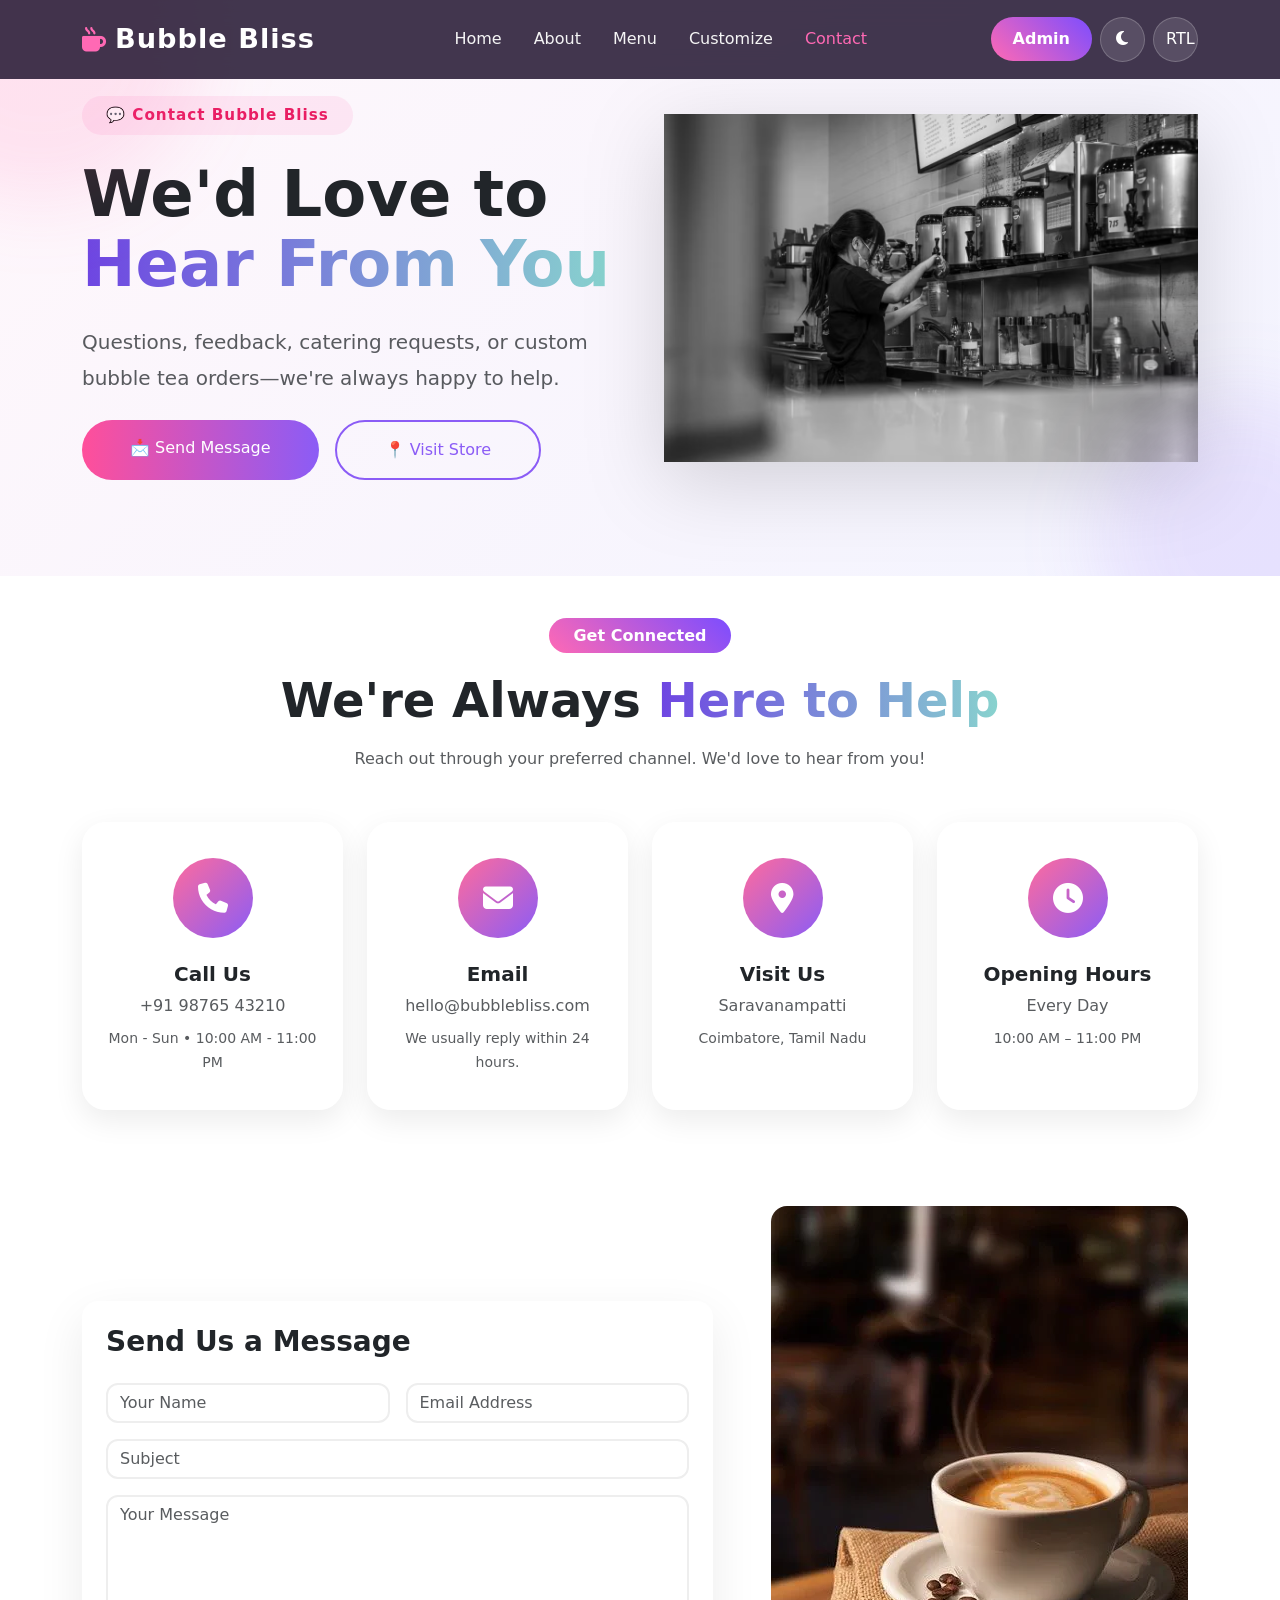
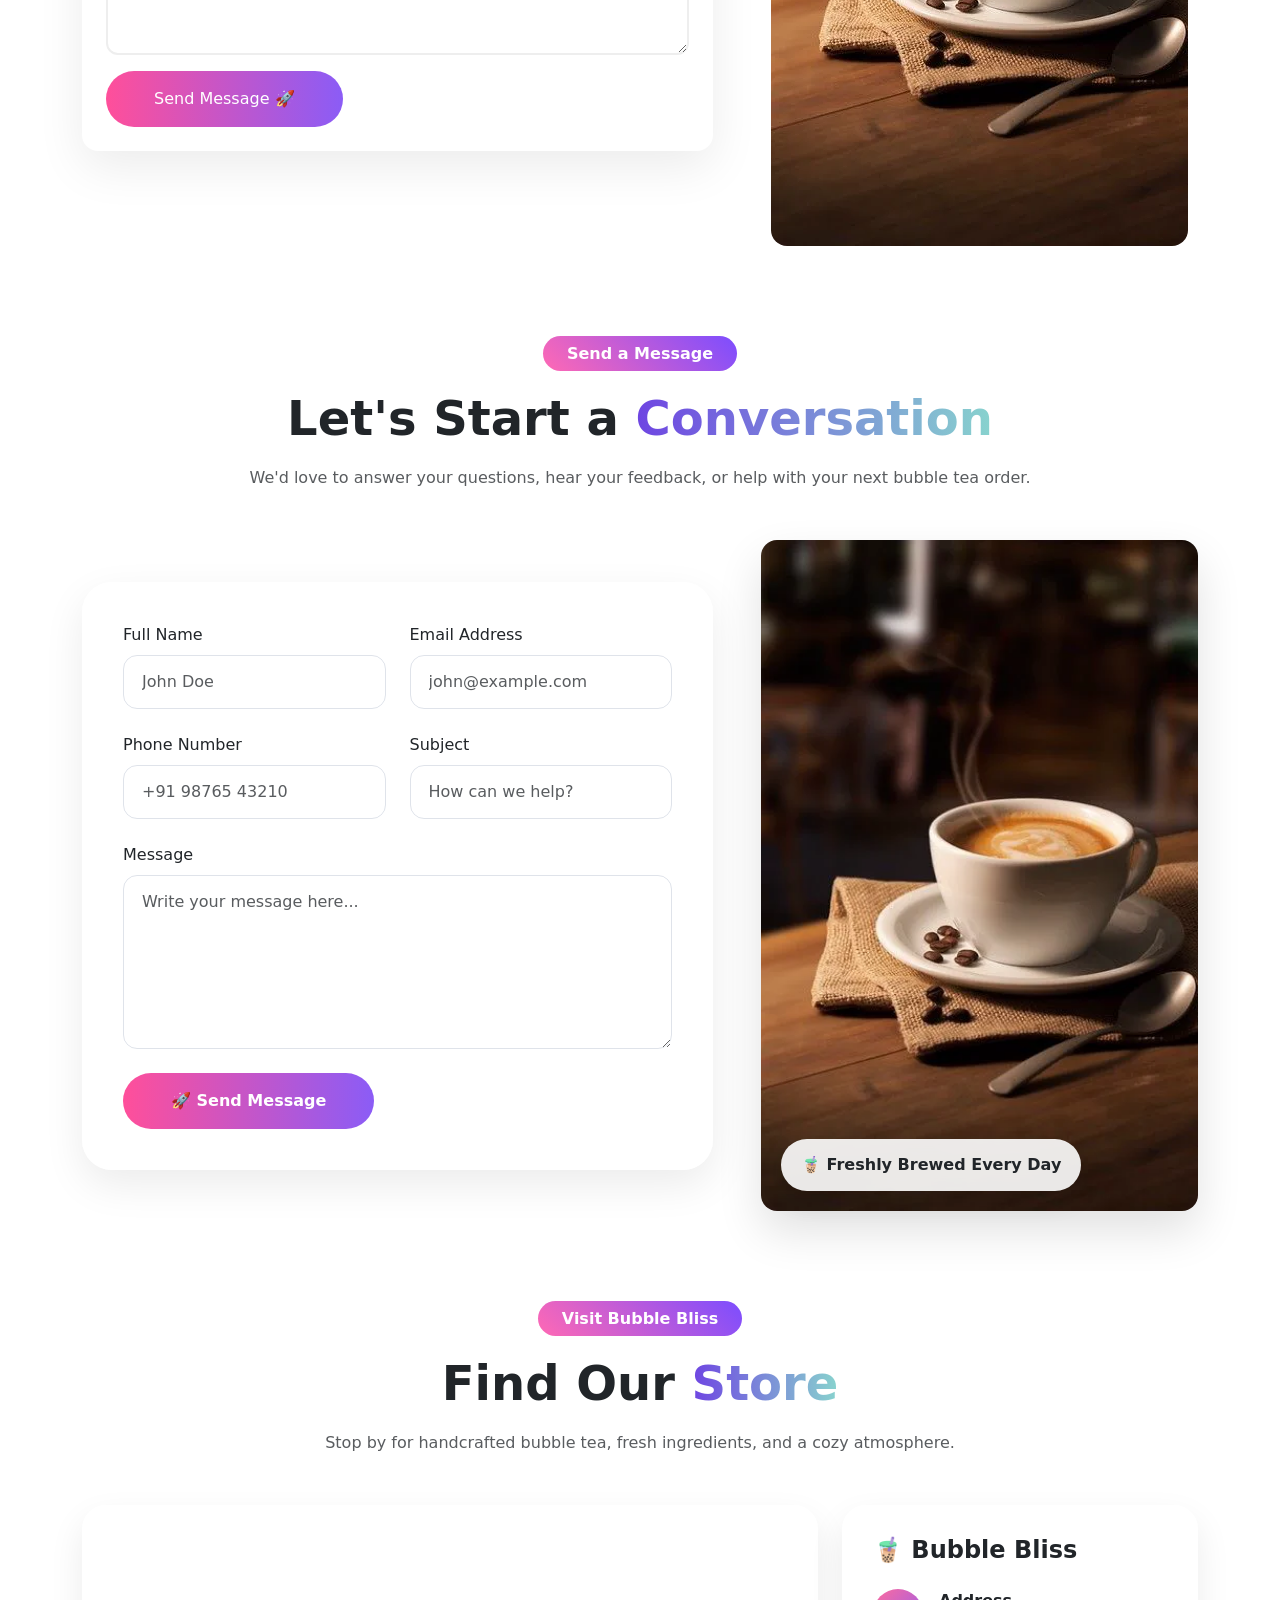
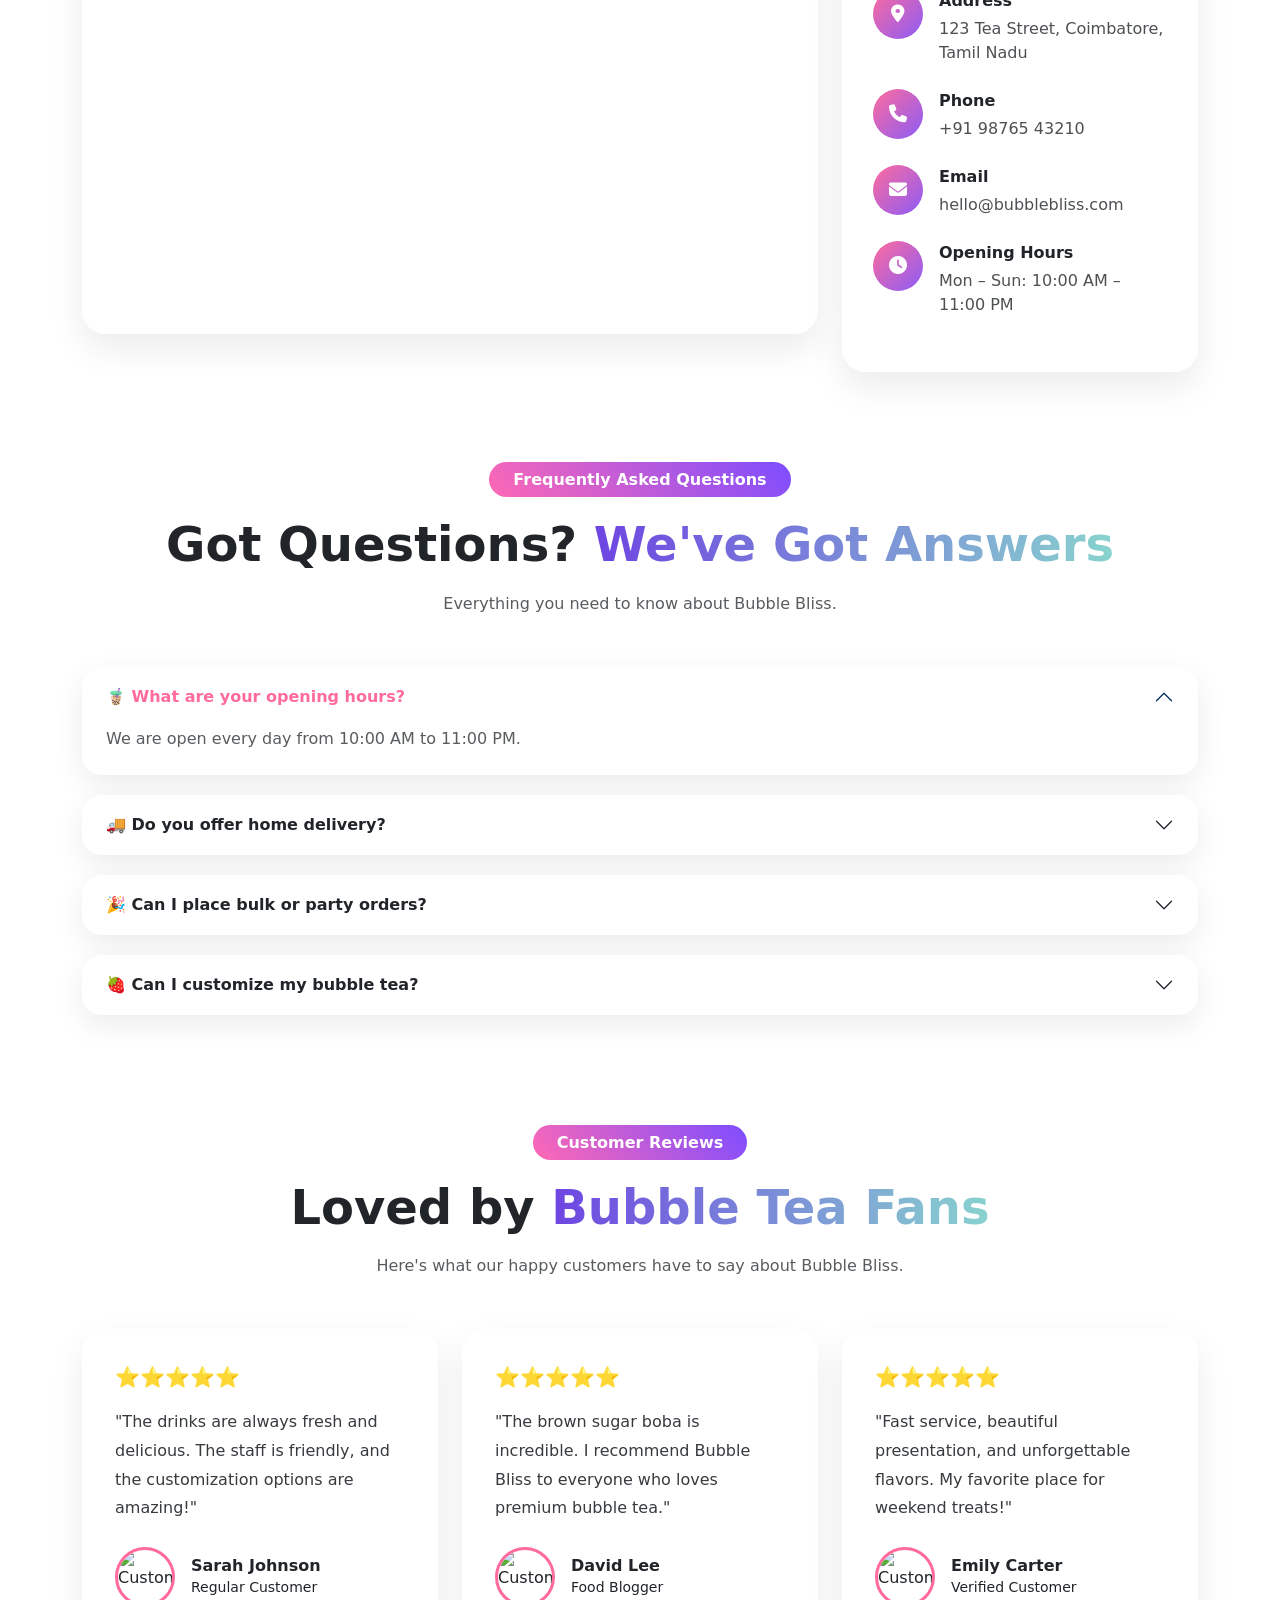
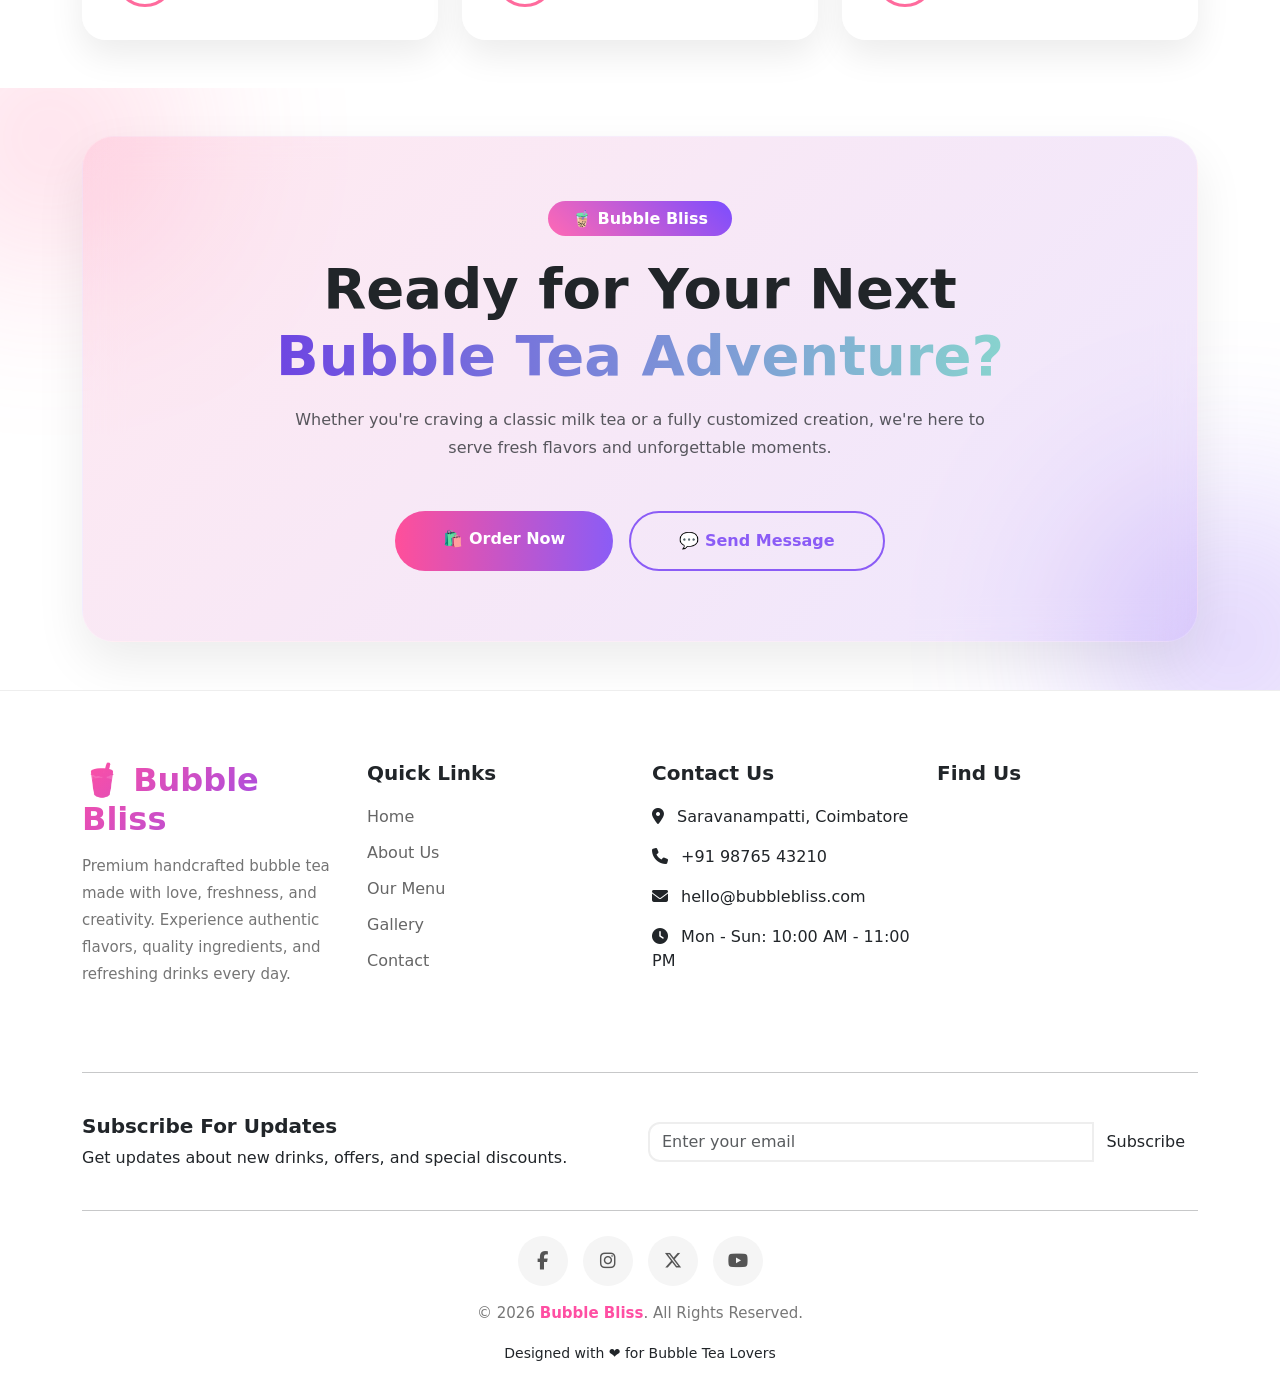
==== pages/contact.html @ b4dc779b "first commit" ====
<!DOCTYPE html>
<html lang="en" data-bs-theme="light" dir="ltr">
<head>
    <meta charset="UTF-8">
    <meta name="viewport" content="width=device-width, initial-scale=1.0">
    <title>Bubble Bliss | Contact Us</title>
    <link href="https://cdn.jsdelivr.net/npm/bootstrap@5.3.3/dist/css/bootstrap.min.css" rel="stylesheet">
    <link rel="stylesheet" href="https://cdnjs.cloudflare.com/ajax/libs/font-awesome/6.5.2/css/all.min.css">
    <link rel="stylesheet" href="/assets/css/style.css">
    
    <style>
        /* =========================
   CONTACT HERO
========================= */

.contact-hero{
    position: relative;
    overflow: hidden;
    padding: 100px 0;
    background: linear-gradient(135deg, #fff7fb 0%, #f3f4ff 100%);
}

[data-bs-theme="dark"] .contact-hero{
    background: linear-gradient(135deg, #0f172a 0%, #1e293b 100%);
}

/* Badge */

.premium-badge{
    display: inline-block;
    background: rgba(255, 105, 180, 0.12);
    color: #e91e63;
    font-weight: 700;
    font-size: 0.95rem;
}

[data-bs-theme="dark"] .premium-badge{
    background: rgba(255,255,255,0.08);
    color: #ff8fc4;
}

/* Heading */

.contact-hero h1{
    font-size: clamp(2.5rem, 5vw, 4.5rem);
    line-height: 1.1;
    color: var(--bs-body-color);
}

/* Gradient text */

.gradient-text{
    background: linear-gradient(90deg, #ff4f9a, #8b5cf6);
    -webkit-background-clip: text;
    -webkit-text-fill-color: transparent;
}

/* Paragraph */

.contact-hero .lead{
    max-width: 560px;
    color: var(--bs-secondary-color);
    line-height: 1.8;
}

/* Primary Button */

.premium-btn{
    background: linear-gradient(90deg, #ff4f9a, #8b5cf6);
    color: #fff;
    border: none;
    transition: 0.3s ease;
}

.premium-btn:hover{
    transform: translateY(-3px);
    color: #fff;
    box-shadow: 0 12px 28px rgba(255, 79, 154, 0.35);
}

/* Outline Button */

.premium-outline-btn{
    background: transparent;
    border: 2px solid #8b5cf6;
    color: #8b5cf6;
    transition: 0.3s ease;
}

.premium-outline-btn:hover{
    background: #8b5cf6;
    color: #fff;
    transform: translateY(-3px);
}

/* Image */

.contact-hero img{
    max-width: 100%;
    animation: floatImage 4s ease-in-out infinite;
    filter: drop-shadow(0 20px 40px rgba(0,0,0,0.15));
}

/* Floating animation */

@keyframes floatImage{

    0%{
        transform: translateY(0);
    }

    50%{
        transform: translateY(-12px);
    }

    100%{
        transform: translateY(0);
    }

}

/* Decorative background circles */

.contact-hero::before{
    content: "";
    position: absolute;
    width: 320px;
    height: 320px;
    border-radius: 50%;
    background: rgba(255, 79, 154, 0.12);
    top: -120px;
    left: -120px;
    filter: blur(40px);
}

.contact-hero::after{
    content: "";
    position: absolute;
    width: 280px;
    height: 280px;
    border-radius: 50%;
    background: rgba(139, 92, 246, 0.12);
    bottom: -100px;
    right: -100px;
    filter: blur(40px);
}

/* Responsive */

@media (max-width: 991px){

    .contact-hero{
        text-align: center;
        padding: 80px 0;
    }

    .contact-hero .lead{
        margin-left: auto;
        margin-right: auto;
    }

    .contact-hero .d-flex{
        justify-content: center;
    }

    .contact-hero img{
        margin-top: 40px;
        max-width: 420px;
    }

}

@media (max-width: 576px){

    .contact-hero{
        padding: 60px 0;
    }

    .contact-hero .btn{
        width: 100%;
    }

}
        /* CTA SECTION */

.contact-cta{

    position: relative;

    padding: 80px 0;

}

.cta-card{

    position: relative;

    padding: 70px 30px;

    border-radius: 32px;

    background: linear-gradient(
        135deg,
        rgba(255,107,157,.15),
        rgba(139,92,246,.15)
    );

    backdrop-filter: blur(18px);

    border: 1px solid rgba(255,255,255,.2);

    box-shadow: 0 20px 50px rgba(0,0,0,.08);

}

[data-bs-theme="dark"] .cta-card{

    background: linear-gradient(
        135deg,
        rgba(255,107,157,.10),
        rgba(139,92,246,.10)
    );

    border-color: rgba(255,255,255,.08);

}

.cta-circle{

    position: absolute;

    border-radius: 50%;

    filter: blur(100px);

    opacity: .35;

}

.cta-circle-1{

    width: 220px;

    height: 220px;

    background: #ff6b9d;

    top: -60px;

    left: -60px;

}

.cta-circle-2{

    width: 260px;

    height: 260px;

    background: #8b5cf6;

    bottom: -80px;

    right: -80px;

}

@media (max-width: 768px){

    .cta-card{

        padding: 50px 20px;

    }

}
        /* TESTIMONIALS */

.testimonial-card{

    padding: 32px;

    border-radius: 24px;

    background: rgba(255,255,255,.75);

    backdrop-filter: blur(14px);

    border: 1px solid rgba(255,255,255,.2);

    box-shadow: 0 15px 35px rgba(0,0,0,.08);

    transition: all .3s ease;

}

.testimonial-card:hover{

    transform: translateY(-8px);

    box-shadow: 0 20px 45px rgba(0,0,0,.15);

}

[data-bs-theme="dark"] .testimonial-card{

    background: rgba(30,41,59,.75);

    border-color: rgba(255,255,255,.08);

}

.stars{

    font-size: 20px;

}

.testimonial-text{

    line-height: 1.8;

    opacity: .9;

}

.testimonial-avatar{

    width: 60px;

    height: 60px;

    border-radius: 50%;

    object-fit: cover;

    border: 3px solid #ff6b9d;

}
        /* FAQ SECTION */

.faq-card{

    border: none;

    border-radius: 20px !important;

    overflow: hidden;

    margin-bottom: 20px;

    background: rgba(255,255,255,.75);

    backdrop-filter: blur(12px);

    box-shadow: 0 10px 30px rgba(0,0,0,.08);

}

[data-bs-theme="dark"] .faq-card{

    background: rgba(30,41,59,.75);

}

.faq-card .accordion-button{

    background: transparent;

    font-weight: 700;

    padding: 20px 24px;

    box-shadow: none;

}

.faq-card .accordion-button:not(.collapsed){

    background: transparent;

    color: #ff6b9d;

}

.faq-card .accordion-body{

    padding: 0 24px 24px;

    color: var(--bs-secondary-color);

}

.faq-card .accordion-button:focus{

    box-shadow: none;

}
        /* LOCATION SECTION */

.map-card,
.store-card{

    background: rgba(255,255,255,.75);

    backdrop-filter: blur(14px);

    border-radius: 24px;

    overflow: hidden;

    border: 1px solid rgba(255,255,255,.2);

    box-shadow: 0 15px 35px rgba(0,0,0,.08);

}

[data-bs-theme="dark"] .map-card,
[data-bs-theme="dark"] .store-card{

    background: rgba(30,41,59,.75);

    border-color: rgba(255,255,255,.08);

}

.map-card iframe{

    width: 100%;

    height: 100%;

    min-height: 420px;

    border: 0;

}

.store-card{

    padding: 30px;

}

.store-item{

    display: flex;

    gap: 16px;

    margin-bottom: 24px;

    align-items: flex-start;

}

.store-item i{

    width: 50px;

    height: 50px;

    border-radius: 50%;

    display: flex;

    align-items: center;

    justify-content: center;

    background: linear-gradient(135deg,#ff6b9d,#8b5cf6);

    color: #fff;

    font-size: 18px;

    flex-shrink: 0;

}

.store-item p{

    margin-top: 4px;

    opacity: .8;

}
        /* CONTACT FORM */

.contact-form-card{

    background: rgba(255,255,255,.75);

    backdrop-filter: blur(14px);

    border-radius: 30px;

    padding: 40px;

    border: 1px solid rgba(255,255,255,.2);

    box-shadow: 0 15px 40px rgba(0,0,0,.08);

}

[data-bs-theme="dark"] .contact-form-card{

    background: rgba(30,41,59,.75);

    border-color: rgba(255,255,255,.08);

}

.contact-form-card .form-control{

    border-radius: 14px;

    padding: 14px 18px;

    border: 1px solid rgba(148,163,184,.3);

    background: transparent;

}

.contact-form-card .form-control:focus{

    box-shadow: none;

    border-color: #ff6b9d;

}

.contact-image-wrapper{

    position: relative;

}

.contact-image-wrapper img{

    width: 100%;

    object-fit: cover;

    box-shadow: 0 20px 45px rgba(0,0,0,.12);

}

.contact-floating-card{

    position: absolute;

    bottom: 20px;

    left: 20px;

    padding: 14px 20px;

    border-radius: 999px;

    background: rgba(255,255,255,.9);

    backdrop-filter: blur(10px);

    font-weight: 600;

    box-shadow: 0 10px 25px rgba(0,0,0,.12);

}

[data-bs-theme="dark"] .contact-floating-card{

    background: rgba(15,23,42,.9);

    color: #fff;

}

@media (max-width: 991px){

    .contact-form-card{

        padding: 24px;

    }

    .contact-image-wrapper{

        margin-top: 20px;

    }

}
        /* CONTACT CARDS */

.contact-card{

    background: var(--card-bg, rgba(255,255,255,0.75));

    backdrop-filter: blur(16px);

    border: 1px solid rgba(255,255,255,.15);

    border-radius: 24px;

    padding: 35px 25px;

    transition: all .35s ease;

    box-shadow: 0 10px 30px rgba(0,0,0,.08);

}

.contact-card:hover{

    transform: translateY(-8px);

    box-shadow: 0 20px 45px rgba(0,0,0,.15);

}

.contact-icon{

    width: 80px;

    height: 80px;

    margin: auto;

    border-radius: 50%;

    display: flex;

    align-items: center;

    justify-content: center;

    font-size: 30px;

    background: linear-gradient(135deg,#ff6b9d,#8b5cf6);

    color: #fff;

}

.contact-card h5{

    color: var(--bs-body-color);

}

.contact-card p,
.contact-card small{

    color: var(--bs-secondary-color);

}

/* Dark mode */

[data-bs-theme="dark"] .contact-card{

    background: rgba(30,41,59,.75);

    border-color: rgba(255,255,255,.08);

}
        /* Gradient for high-end text feel */
.gradient-text {
    background: linear-gradient(90deg, #6e45e2 0%, #88d3ce 100%);
    -webkit-background-clip: text;
    -webkit-text-fill-color: transparent;
}

/* Floating effect for the main image */
.floating-element {
    animation: float 5s ease-in-out infinite;
}

@keyframes float {
    0%, 100% { transform: translateY(0); }
    50% { transform: translateY(-20px); }
}




    </style>
</head>

<body>

    <nav class="navbar navbar-expand-lg custom-navbar fixed-top">

    <div class="container">

        <!-- Logo -->
        <a class="navbar-brand d-flex align-items-center gap-2" href="/">
            <i class="fa-solid fa-mug-hot brand-icon"></i>
            <span>Bubble Bliss</span>
        </a>

        <!-- Mobile Button -->
        <button class="navbar-toggler border-0 shadow-none"
            type="button"
            data-bs-toggle="collapse"
            data-bs-target="#navMenu">

            <i class="fa-solid fa-bars-staggered text-white"></i>

        </button>

        <div class="collapse navbar-collapse" id="navMenu">

            <!-- Center Menu -->
            <ul class="navbar-nav mx-auto align-items-lg-center">

                <!-- Home -->
                <li class="nav-item ">

                    <a class="nav-link "
                        href="#"
                        data-bs-toggle="dropdown">

                        Home

                    </a>

                    

                </li>

                <li class="nav-item">
                    <a class="nav-link" href="about.html">
                        About
                    </a>
                </li>

                <li class="nav-item">
                    <a class="nav-link" href="menu.html">
                        Menu
                    </a>
                </li>

                <li class="nav-item">
                    <a class="nav-link" href="customize.html">
                        Customize
                    </a>
                </li>

                <li class="nav-item">
                    <a class="nav-link dropdown-toggle active" href="contact.html">
                        Contact
                    </a>
                </li>

            </ul>

            <!-- Right Side -->
            <div class="navbar-actions d-flex align-items-center gap-2">

                <a href="order.html" class="btn order-btn">
                    Admin
                </a>

                <button class="btn nav-action-btn" id="themeToggle">
                    <i class="fa-solid fa-moon"></i>
                </button>

                <button class="btn nav-action-btn" id="rtlToggle">
                    RTL
                </button>

            </div>

        </div>

    </div>

</nav>

<section class="contact-hero py-5 position-relative overflow-hidden">

    <div class="container py-5">

        <div class="row align-items-center g-5">

            <div class="col-lg-6">

                <span class="premium-badge px-4 py-2 rounded-pill">
                    💬 Contact Bubble Bliss
                </span>

                <h1 class="display-3 fw-bold mt-4">
                    We'd Love to
                    <span class="gradient-text">Hear From You</span>
                </h1>

                <p class="lead mt-4">
                    Questions, feedback, catering requests, or custom bubble tea
                    orders—we're always happy to help.
                </p>

                <div class="d-flex flex-wrap gap-3 mt-4">

                    <a href="#contact-form"
                       class="btn premium-btn px-5 py-3 rounded-pill">
                        📩 Send Message
                    </a>

                    <a href="#map"
                       class="btn premium-outline-btn px-5 py-3 rounded-pill">
                        📍 Visit Store
                    </a>

                </div>

            </div>

            <div class="col-lg-6 text-center">

                <img src="/assets/images/contact-banner.png"
                     class="img-fluid"
                     alt="Contact Bubble Bliss">

            </div>

        </div>

    </div>

</section>
<section class="py-5">

    <div class="container">

        <!-- Heading -->
        <div class="text-center mb-5">

            <span class="feature-tag px-4 py-2 rounded-pill">
                Get Connected
            </span>

            <h2 class="fw-bold display-5 mt-4">
                We're Always
                <span class="gradient-text">Here to Help</span>
            </h2>

            <p class="section-subtitle mt-3">
                Reach out through your preferred channel. We'd love to hear from you!
            </p>

        </div>

        <!-- Cards -->
        <div class="row g-4">

            <!-- Phone -->
            <div class="col-lg-3 col-md-6">

                <div class="contact-card text-center h-100">

                    <div class="contact-icon">
                        <i class="fa-solid fa-phone"></i>
                    </div>

                    <h5 class="fw-bold mt-4">
                        Call Us
                    </h5>

                    <p class="mb-2">
                        +91 98765 43210
                    </p>

                    <small>
                        Mon - Sun • 10:00 AM - 11:00 PM
                    </small>

                </div>

            </div>

            <!-- Email -->
            <div class="col-lg-3 col-md-6">

                <div class="contact-card text-center h-100">

                    <div class="contact-icon">
                        <i class="fa-solid fa-envelope"></i>
                    </div>

                    <h5 class="fw-bold mt-4">
                        Email
                    </h5>

                    <p class="mb-2">
                        hello@bubblebliss.com
                    </p>

                    <small>
                        We usually reply within 24 hours.
                    </small>

                </div>

            </div>

            <!-- Address -->
            <div class="col-lg-3 col-md-6">

                <div class="contact-card text-center h-100">

                    <div class="contact-icon">
                        <i class="fa-solid fa-location-dot"></i>
                    </div>

                    <h5 class="fw-bold mt-4">
                        Visit Us
                    </h5>

                    <p class="mb-2">
                        Saravanampatti
                    </p>

                    <small>
                        Coimbatore, Tamil Nadu
                    </small>

                </div>

            </div>

            <!-- Hours -->
            <div class="col-lg-3 col-md-6">

                <div class="contact-card text-center h-100">

                    <div class="contact-icon">
                        <i class="fa-solid fa-clock"></i>
                    </div>

                    <h5 class="fw-bold mt-4">
                        Opening Hours
                    </h5>

                    <p class="mb-2">
                        Every Day
                    </p>

                    <small>
                        10:00 AM – 11:00 PM
                    </small>

                </div>

            </div>

        </div>

    </div>

</section>
<!-- HERO SECTION -->
<section id="contact-form" class="py-5">

    <div class="container">

        <div class="row g-5 align-items-center">

            <div class="col-lg-7">

                <div class="card shadow-lg border-0 rounded-4 p-4">

                    <h3 class="fw-bold mb-4">
                        Send Us a Message
                    </h3>

                    <form>

                        <div class="row g-3">

                            <div class="col-md-6">
                                <input type="text"
                                       class="form-control"
                                       placeholder="Your Name">
                            </div>

                            <div class="col-md-6">
                                <input type="email"
                                       class="form-control"
                                       placeholder="Email Address">
                            </div>

                            <div class="col-12">
                                <input type="text"
                                       class="form-control"
                                       placeholder="Subject">
                            </div>

                            <div class="col-12">
                                <textarea class="form-control"
                                          rows="6"
                                          placeholder="Your Message"></textarea>
                            </div>

                            <div class="col-12">
                                <button class="btn premium-btn px-5 py-3 rounded-pill">
                                    Send Message 🚀
                                </button>
                            </div>

                        </div>

                    </form>

                </div>

            </div>

            <div class="col-lg-5 text-center ">

                <img src="/assets/images/contact-1.png"
                     class="img-fluid rounded-4 "
                     alt="Bubble Tea">

            </div>

        </div>

    </div>

</section>
<!-- CONTACT FORM SECTION -->
<section class="contact-section py-5" id="contact-form">

    <div class="container">

        <!-- Section Heading -->
        <div class="text-center mb-5">

            <span class="feature-tag px-4 py-2 rounded-pill">
                Send a Message
            </span>

            <h2 class="fw-bold display-5 mt-4">
                Let's Start a
                <span class="gradient-text">Conversation</span>
            </h2>

            <p class="section-subtitle mt-3">
                We'd love to answer your questions, hear your feedback, or help with your next bubble tea order.
            </p>

        </div>

        <div class="row align-items-center g-5">

            <!-- Contact Form -->
            <div class="col-lg-7">

                <div class="contact-form-card">

                    <form>

                        <div class="row g-4">

                            <div class="col-md-6">
                                <label class="form-label">Full Name</label>
                                <input type="text" class="form-control" placeholder="John Doe">
                            </div>

                            <div class="col-md-6">
                                <label class="form-label">Email Address</label>
                                <input type="email" class="form-control" placeholder="john@example.com">
                            </div>

                            <div class="col-md-6">
                                <label class="form-label">Phone Number</label>
                                <input type="tel" class="form-control" placeholder="+91 98765 43210">
                            </div>

                            <div class="col-md-6">
                                <label class="form-label">Subject</label>
                                <input type="text" class="form-control" placeholder="How can we help?">
                            </div>

                            <div class="col-12">
                                <label class="form-label">Message</label>
                                <textarea class="form-control" rows="6" placeholder="Write your message here..."></textarea>
                            </div>

                            <div class="col-12">
                                <button type="submit" class="btn premium-btn px-5 py-3 rounded-pill fw-bold">
                                    🚀 Send Message
                                </button>
                            </div>

                        </div>

                    </form>

                </div>

            </div>

            <!-- Right Side -->
            <div class="col-lg-5">

                <div class="contact-image-wrapper">

                    <img src="/assets/images/contact-1.png"
                         alt="Bubble Bliss"
                         class="img-fluid rounded-4">

                    <div class="contact-floating-card">
                        🧋 Freshly Brewed Every Day
                    </div>

                </div>

            </div>

        </div>

    </div>

</section>
<section class="location-section py-5" id="map">

    <div class="container">

        <!-- Section Header -->
        <div class="text-center mb-5">

            <span class="feature-tag px-4 py-2 rounded-pill">
                Visit Bubble Bliss
            </span>

            <h2 class="fw-bold display-5 mt-4">
                Find Our
                <span class="gradient-text">Store</span>
            </h2>

            <p class="section-subtitle mt-3">
                Stop by for handcrafted bubble tea, fresh ingredients, and a cozy atmosphere.
            </p>

        </div>

        <div class="row g-4 align-items-stretch">

            <!-- Map -->
            <div class="col-lg-8">

                <div class="map-card">

                    <iframe
                        src="https://www.google.com/maps?q=Coimbatore&output=embed"
                        loading="lazy"
                        allowfullscreen>
                    </iframe>

                </div>

            </div>

            <!-- Store Info -->
            <div class="col-lg-4">

                <div class="store-card h-100">

                    <h4 class="fw-bold mb-4">
                        🧋 Bubble Bliss
                    </h4>

                    <div class="store-item">
                        <i class="fa-solid fa-location-dot"></i>
                        <div>
                            <strong>Address</strong>
                            <p class="mb-0">123 Tea Street, Coimbatore, Tamil Nadu</p>
                        </div>
                    </div>

                    <div class="store-item">
                        <i class="fa-solid fa-phone"></i>
                        <div>
                            <strong>Phone</strong>
                            <p class="mb-0">+91 98765 43210</p>
                        </div>
                    </div>

                    <div class="store-item">
                        <i class="fa-solid fa-envelope"></i>
                        <div>
                            <strong>Email</strong>
                            <p class="mb-0">hello@bubblebliss.com</p>
                        </div>
                    </div>

                    <div class="store-item">
                        <i class="fa-solid fa-clock"></i>
                        <div>
                            <strong>Opening Hours</strong>
                            <p class="mb-0">Mon – Sun: 10:00 AM – 11:00 PM</p>
                        </div>
                    </div>

                </div>

            </div>

        </div>

    </div>

</section>
<!-- FAQ SECTION -->
<section class="faq-section py-5">

    <div class="container">

        <!-- Heading -->
        <div class="text-center mb-5">

            <span class="feature-tag px-4 py-2 rounded-pill">
                Frequently Asked Questions
            </span>

            <h2 class="fw-bold display-5 mt-4">
                Got Questions?
                <span class="gradient-text">We've Got Answers</span>
            </h2>

            <p class="section-subtitle mt-3">
                Everything you need to know about Bubble Bliss.
            </p>

        </div>

        <div class="accordion" id="faqAccordion">

            <!-- FAQ 1 -->
            <div class="accordion-item faq-card">

                <h2 class="accordion-header">
                    <button class="accordion-button" type="button"
                        data-bs-toggle="collapse"
                        data-bs-target="#faq1">
                        🧋 What are your opening hours?
                    </button>
                </h2>

                <div id="faq1" class="accordion-collapse collapse show"
                    data-bs-parent="#faqAccordion">

                    <div class="accordion-body">
                        We are open every day from 10:00 AM to 11:00 PM.
                    </div>

                </div>

            </div>

            <!-- FAQ 2 -->
            <div class="accordion-item faq-card">

                <h2 class="accordion-header">
                    <button class="accordion-button collapsed"
                        type="button"
                        data-bs-toggle="collapse"
                        data-bs-target="#faq2">
                        🚚 Do you offer home delivery?
                    </button>
                </h2>

                <div id="faq2"
                    class="accordion-collapse collapse"
                    data-bs-parent="#faqAccordion">

                    <div class="accordion-body">
                        Yes! We provide delivery through our online ordering partners and local delivery services.
                    </div>

                </div>

            </div>

            <!-- FAQ 3 -->
            <div class="accordion-item faq-card">

                <h2 class="accordion-header">
                    <button class="accordion-button collapsed"
                        type="button"
                        data-bs-toggle="collapse"
                        data-bs-target="#faq3">
                        🎉 Can I place bulk or party orders?
                    </button>
                </h2>

                <div id="faq3"
                    class="accordion-collapse collapse"
                    data-bs-parent="#faqAccordion">

                    <div class="accordion-body">
                        Absolutely! We offer customized drinks and catering packages for events and celebrations.
                    </div>

                </div>

            </div>

            <!-- FAQ 4 -->
            <div class="accordion-item faq-card">

                <h2 class="accordion-header">
                    <button class="accordion-button collapsed"
                        type="button"
                        data-bs-toggle="collapse"
                        data-bs-target="#faq4">
                        🍓 Can I customize my bubble tea?
                    </button>
                </h2>

                <div id="faq4"
                    class="accordion-collapse collapse"
                    data-bs-parent="#faqAccordion">

                    <div class="accordion-body">
                        Yes! Choose your tea base, sweetness level, ice level, and favorite toppings for a personalized drink.
                    </div>

                </div>

            </div>

        </div>

    </div>

</section>
<section class="testimonials-section py-5">

    <div class="container">

        <!-- Section Heading -->
        <div class="text-center mb-5">

            <span class="feature-tag px-4 py-2 rounded-pill">
                Customer Reviews
            </span>

            <h2 class="fw-bold display-5 mt-4">
                Loved by
                <span class="gradient-text">Bubble Tea Fans</span>
            </h2>

            <p class="section-subtitle mt-3">
                Here's what our happy customers have to say about Bubble Bliss.
            </p>

        </div>

        <div class="row g-4">

            <!-- Testimonial 1 -->
            <div class="col-lg-4 col-md-6">

                <div class="testimonial-card h-100">

                    <div class="stars mb-3">
                        ⭐⭐⭐⭐⭐
                    </div>

                    <p class="testimonial-text">
                        "The drinks are always fresh and delicious. The staff is friendly,
                        and the customization options are amazing!"
                    </p>

                    <div class="d-flex align-items-center mt-4">

                        <img src="https://randomuser.me/api/portraits/women/44.jpg"
                             class="testimonial-avatar"
                             alt="Customer">

                        <div class="ms-3">
                            <h6 class="mb-0 fw-bold">Sarah Johnson</h6>
                            <small>Regular Customer</small>
                        </div>

                    </div>

                </div>

            </div>

            <!-- Testimonial 2 -->
            <div class="col-lg-4 col-md-6">

                <div class="testimonial-card h-100">

                    <div class="stars mb-3">
                        ⭐⭐⭐⭐⭐
                    </div>

                    <p class="testimonial-text">
                        "The brown sugar boba is incredible. I recommend Bubble Bliss
                        to everyone who loves premium bubble tea."
                    </p>

                    <div class="d-flex align-items-center mt-4">

                        <img src="https://randomuser.me/api/portraits/men/32.jpg"
                             class="testimonial-avatar"
                             alt="Customer">

                        <div class="ms-3">
                            <h6 class="mb-0 fw-bold">David Lee</h6>
                            <small>Food Blogger</small>
                        </div>

                    </div>

                </div>

            </div>

            <!-- Testimonial 3 -->
            <div class="col-lg-4 col-md-6">

                <div class="testimonial-card h-100">

                    <div class="stars mb-3">
                        ⭐⭐⭐⭐⭐
                    </div>

                    <p class="testimonial-text">
                        "Fast service, beautiful presentation, and unforgettable flavors.
                        My favorite place for weekend treats!"
                    </p>

                    <div class="d-flex align-items-center mt-4">

                        <img src="https://randomuser.me/api/portraits/women/68.jpg"
                             class="testimonial-avatar"
                             alt="Customer">

                        <div class="ms-3">
                            <h6 class="mb-0 fw-bold">Emily Carter</h6>
                            <small>Verified Customer</small>
                        </div>

                    </div>

                </div>

            </div>

        </div>

    </div>

</section>
<!-- FINAL CTA -->
<section class="contact-cta py-5 position-relative overflow-hidden">

    <!-- Decorative Bubbles -->
    <div class="cta-circle cta-circle-1"></div>
    <div class="cta-circle cta-circle-2"></div>

    <div class="container position-relative z-2">

        <div class="cta-card text-center">

            <span class="feature-tag px-4 py-2 rounded-pill">
                🧋 Bubble Bliss
            </span>

            <h2 class="display-4 fw-bold mt-4">
                Ready for Your Next
                <span class="gradient-text">Bubble Tea Adventure?</span>
            </h2>

            <p class="section-subtitle mt-3 mx-auto" style="max-width:700px;">
                Whether you're craving a classic milk tea or a fully customized
                creation, we're here to serve fresh flavors and unforgettable moments.
            </p>

            <div class="d-flex justify-content-center flex-wrap gap-3 mt-5">

                <a href="order.html"
                   class="btn premium-btn px-5 py-3 rounded-pill fw-bold">
                    🛍️ Order Now
                </a>

                <a href="#contact-form"
                   class="btn premium-outline-btn px-5 py-3 rounded-pill fw-bold">
                    💬 Send Message
                </a>

            </div>

        </div>

    </div>

</section>

<footer class="footer-section">

    <div class="container">

    <div class="row g-4">

        <!-- BRAND -->
        <div class="col-lg-3 col-md-6">

            <h3 class="footer-logo">
                🧋 Bubble Bliss
            </h3>

            <p class="footer-text">
                Premium handcrafted bubble tea made with love, freshness, and creativity.
                Experience authentic flavors, quality ingredients, and refreshing drinks every day.
            </p>

        </div>

        <!-- QUICK LINKS -->
        <div class="col-lg-3 col-md-6">

            <h5 class="footer-title">
                Quick Links
            </h5>

            <ul class="footer-links list-unstyled">

                <li><a href="#home">Home</a></li>

                <li><a href="#about">About Us</a></li>

                <li><a href="#menu">Our Menu</a></li>

                <li><a href="#gallery">Gallery</a></li>

                <li><a href="#contact">Contact</a></li>

            </ul>

        </div>

        <!-- CONTACT -->
        <div class="col-lg-3 col-md-6">

            <h5 class="footer-title">
                Contact Us
            </h5>

            <p>
                <i class="fa-solid fa-location-dot me-2"></i>
                Saravanampatti, Coimbatore
            </p>

            <p>
                <i class="fa-solid fa-phone me-2"></i>
                +91 98765 43210
            </p>

            <p>
                <i class="fa-solid fa-envelope me-2"></i>
                hello@bubblebliss.com
            </p>

            <p>
                <i class="fa-solid fa-clock me-2"></i>
                Mon - Sun: 10:00 AM - 11:00 PM
            </p>

        </div>

        <!-- LOCATION -->
        <div class="col-lg-3 col-md-6">

            <h5 class="footer-title">
                Find Us
            </h5>

            <iframe
                src="https://www.google.com/maps?q=Barrocco+Bubble+Tea+Cafe+Coimbatore&output=embed"
                width="100%"
                height="220"
                style="border:0;border-radius:15px;"
                loading="lazy">
            </iframe>

        </div>

    </div>

    <hr class="footer-divider">

    <!-- NEWSLETTER -->
    <div class="row align-items-center g-3 mt-2">

        <div class="col-lg-6">

            <h5 class="footer-title mb-2">
                Subscribe For Updates
            </h5>

            <p class="mb-0">
                Get updates about new drinks, offers, and special discounts.
            </p>

        </div>

        <div class="col-lg-6">

            <div class="input-group">

                <input type="email"
                       class="form-control"
                       placeholder="Enter your email">

                <button class="btn btn-main">
                    Subscribe
                </button>

            </div>

        </div>

    </div>

    <hr class="footer-divider">

    <!-- SOCIAL -->
    <div class="text-center">

        <div class="footer-social">

            <a href="#">
                <i class="fa-brands fa-facebook-f"></i>
            </a>

            <a href="#">
                <i class="fa-brands fa-instagram"></i>
            </a>

            <a href="#">
                <i class="fa-brands fa-x-twitter"></i>
            </a>

            <a href="#">
                <i class="fa-brands fa-youtube"></i>
            </a>

        </div>

    </div>

    <!-- COPYRIGHT -->
    <div class="text-center mt-3">

        <p class="footer-bottom">
            © 2026 <span>Bubble Bliss</span>. All Rights Reserved.
        </p>

        <small>
            Designed with ❤️ for Bubble Tea Lovers
        </small>

    </div>

</div>

</footer>
    <script src="https://cdn.jsdelivr.net/npm/bootstrap@5.3.3/dist/js/bootstrap.bundle.min.js"></script>
    <script src="/assets/js/script.js"></script>
</body>
</html>
---- assets/css/style.css ----
/* =========================
   CUSTOM NAVBAR
========================= */
/* REMOVE ALL NAVBAR DOTS */

/* REMOVE DOTS ONLY */



/* CUSTOM DROPDOWN ARROW */



.custom-navbar {
    background: rgba(33, 20, 47, 0.85);
    backdrop-filter: blur(12px);
    padding: 14px 0;
    transition: 0.4s;
}

/* LOGO */

.navbar-brand {
    font-size: 1.7rem;
    font-weight: 700;
    color: #fff !important;
    letter-spacing: 1px;
}

.brand-icon {
    color: #ff69b4;
    font-size: 1.5rem;
}

/* NAV LINKS */

/* CLEAN HOVER EFFECT */

.nav-link {
    color: #f5f5f5 !important;
    font-weight: 500;
    transition: 0.3s;
    padding: 10px 16px !important;
    border-radius: 10px;
}

.nav-link:hover,
.nav-link.active {
    color: #ff69b4 !important;
    
}
/* UNDERLINE ON HOVER */

.nav-link {
    text-decoration: none;
}

.nav-link:hover {
    text-decoration: underline;
    text-underline-offset: 6px;
    text-decoration-color: #ff69b4;
}

.nav-link::after {
    content: "";
    position: absolute;
    left: 16px;
    bottom: 4px;
    width: 0;
    height: 2px;
    background: #ff69b4;
    transition: 0.3s;
    border-radius: 10px;

}

.nav-link:hover::after,
.nav-link.active::after {
    width: 55%;
}


/* ORDER BUTTON */

.order-btn {
    background: linear-gradient(135deg, #ff69b4, #7c4dff);
    color: white;
    border: none;
    padding: 10px 22px;
    border-radius: 50px;
    font-weight: 600;
    transition: 0.3s;
}

.order-btn:hover {
    transform: translateY(-3px);
    color: white;
    box-shadow: 0 8px 20px rgba(255, 105, 180, 0.35);
}

/* ACTION BUTTONS */

.nav-action-btn {
    width: 45px;
    height: 45px;
    border-radius: 50%;
    background: rgba(255,255,255,0.12);
    color: white;
    border: 1px solid rgba(255,255,255,0.2);
    transition: 0.3s;
}

.nav-action-btn:hover {
    background: #ff69b4;
    color: white;
    transform: rotate(8deg);
}

/* MOBILE MENU */

@media (max-width: 991px) {

    .navbar-collapse {
        background: #2d1b3d;
        padding: 20px;
        border-radius: 18px;
        margin-top: 15px;
    }

    .nav-link::after {
        display: none;
    }

    .order-btn {
        width: 50%;
        text-align: center;
    }
}

/* =========================
   DROPDOWN MENU
========================= */

.custom-dropdown {
    background: #2d1b3d;
    border-radius: 16px;
    padding: 10px;
    min-width: 220px;
}

.custom-dropdown .dropdown-item {
    color: #fff;
    padding: 12px 16px;
    border-radius: 12px;
    transition: 0.3s;
    font-weight: 500;
}

.custom-dropdown .dropdown-item:hover {
    background: linear-gradient(135deg, #ff69b4, #7c4dff);
    color: white;
    transform: translateX(5px);
}

/* DROPDOWN ARROW */


/* MOBILE */

@media (max-width: 991px) {

    .custom-dropdown {
        background: rgba(255,255,255,0.05);
        margin-top: 10px;
    }

}

/* REMOVE ALL NAVBAR DOTS */

.navbar ul,
.navbar li {
    list-style: none !important;
}

.nav-link::before,
.nav-link::after,
.dropdown-toggle::before,
.dropdown-toggle::after {
    display: none !important;
    content: none !important;
}

/* REMOVE BOOTSTRAP DROPDOWN ARROW */

.dropdown-toggle::after {
    border: 0 !important;
}


/* =========================
   HERO SECTION
========================= */

.hero-section {
    position: relative;
    min-height: 100vh;
    display: flex;
    align-items: center;
    
    padding-top: 120px;
}


/* BACKGROUND IMAGE */

.hero-bg {
    position: absolute;
    inset: 0;
    z-index: 1;
}

.hero-bg img {
    width: 100%;
    height: 100%;
    object-fit: cover;
}

/* OVERLAY */

.hero-overlay {
    position: absolute;
    inset: 0;
    background: linear-gradient(
        to right,
        rgba(20, 10, 35, 0.85),
        rgba(20, 10, 35, 0.45)
    );
    z-index: 2;
}

/* CONTENT */

.hero-content {
    position: relative;
    z-index: 5;
}

/* BADGE */

.hero-badge {
    display: inline-block;
    background: rgba(255,255,255,0.12);
    color: #fff;
    padding: 12px 24px;
    border-radius: 50px;
    backdrop-filter: blur(10px);
    font-weight: 500;
    border: 1px solid rgba(255,255,255,0.2);
}

/* TITLE */

.hero-title {
    font-size: 4rem;
    font-weight: 800;
    color: var(--hero-title-color); /* This will now switch automatically */
    line-height: 1.2;
    margin-bottom: 25px;
    transition: color 0.3s ease; /* Smooth transition when switching */
}

/* Responsive Font Size for Mobile */
@media (max-width: 768px) {
    .hero-title {
        font-size: 2.5rem;
    }
}
[data-bs-theme="dark"] {
    /* Dark Mode */
    --hero-title-color: #a17d8f; /* A lighter, softer pink for dark backgrounds */
}
/* TEXT */

.hero-text {
    font-size: 1.2rem;
    color: rgba(255,255,255,0.85);
    max-width: 650px;
    margin-bottom: 35px;
}

/* BUTTONS */

.hero-btn-primary {
    background: linear-gradient(135deg, #ff69b4, #7c4dff);
    color: white;
    border-radius: 50px;
    padding: 14px 34px;
    font-weight: 600;
    transition: 0.4s;
    border: none;
}

.hero-btn-primary:hover {
    transform: translateY(-4px);
    color: white;
    box-shadow: 0 10px 25px rgba(255,105,180,0.4);
}

.hero-btn-secondary {
    background: rgba(255,255,255,0.12);
    color: white;
    border-radius: 50px;
    padding: 14px 34px;
    font-weight: 600;
    backdrop-filter: blur(10px);
    border: 1px solid rgba(255,255,255,0.2);
    transition: 0.4s;
}

.hero-btn-secondary:hover {
    background: white;
    color: #2d1b3d;
}

/* STATS */

.hero-stats {
    margin-top: 30px;
}

/* NUMBER */
.stat-box h3 {
    color: #ff69b4;
    font-size: 2rem;
    font-weight: 700;

}

/* LABEL (FIXED FOR DARK MODE) */
.stat-box span {
    color: var(--bs-secondary-color);
    font-size: 0.95rem;
}

/* FLOATING BUBBLES */

.bubble {
    position: absolute;
    border-radius: 50%;
    background: rgba(255,255,255,0.12);
    backdrop-filter: blur(6px);
    animation: floatBubble 6s infinite ease-in-out;
    z-index: 3;
}

.bubble-1 {
    width: 90px;
    height: 90px;
    top: 18%;
    right: 10%;
}

.bubble-2 {
    width: 50px;
    height: 50px;
    bottom: 18%;
    right: 18%;
    animation-delay: 2s;
}

.bubble-3 {
    width: 70px;
    height: 70px;
    top: 60%;
    left: 8%;
    animation-delay: 4s;
}

/* ANIMATION */

@keyframes floatBubble {

    0% {
        transform: translateY(0px);
    }

    50% {
        transform: translateY(-20px);
    }

    100% {
        transform: translateY(0px);
    }
}

/* MOBILE */

@media (max-width: 991px) {

    .hero-title {
        font-size: 2.8rem;
    }

    .hero-text {
        font-size: 1rem;
    }

    .hero-btn-primary,
    .hero-btn-secondary {
        
        text-align: center;
    }

    .hero-stats {
        justify-content: center;
    }
}



.drink-card {
    transition: transform 0.3s ease, box-shadow 0.3s ease;
    border: none;
    border-radius: 15px;
    overflow: hidden;
}

.drink-card:hover {
    transform: translateY(-10px);
    box-shadow: 0 10px 20px rgba(0,0,0,0.15) !important;
}

.drink-card img {
    height: 250px;
    object-fit: cover;
}

.price {
    font-weight: bold;
    font-size: 1.2rem;
    color: #2c3e50;
}

.btn-custom {
    background-color: #ff69b4;
    border-color: #ff69b4;
    color: white;
    font-weight: 600;
    transition: all 0.3s ease;
}

.btn-custom:hover {
    background-color: #ff1493; /* A slightly darker pink for hover */
    border-color: #ff1493;
    color: white;
}
.btn-primary {
    background-color: #ff69b4 !important;
    border-color: #ff69b4 !important;
}

.btn-primary:hover {
    background-color: #ff1493 !important;
    border-color: #ff1493 !important;
}

/* Container and Section Styling */
#customize {
    background-color: #f8f9fa; /* Matches the light background */
}

/* Enhancing the Customization Box */
.shadow-lg {
    box-shadow: 0 1rem 3rem rgba(0,0,0,0.08) !important;
}

/* Form Styling */
.form-select, .form-control {
    border: 2px solid #eee;
    border-radius: 12px;
    transition: border-color 0.3s ease;
}

.form-select:focus, .form-control:focus {
    border-color: #ff69b4;
    box-shadow: 0 0 0 0.25rem rgba(255, 105, 180, 0.2);
}

/* Topping Card Styling */
.form-check {
    cursor: pointer;
    transition: all 0.2s ease;
    background: #fff;
}

.form-check:hover {
    border-color: #ff69b4 !important;
    background-color: #000000;
}

/* Checkbox specific */
.form-check-input:checked {
    background-color: #ff69b4;
    border-color: #ff69b4;
}

/* Button hover effect */
.btn-order {
    transition: transform 0.3s ease, box-shadow 0.3s ease;
}

.btn-order:hover {
    transform: translateY(-3px);
    box-shadow: 0 5px 15px rgba(255, 105, 180, 0.4) !important;
}

/* Text and Labels */
.text-primary {
    color: #7c4dff !important;
}
/* Apply dark background and light text to any section with class 'ng-dark' */
/* 1. Define the Dark Mode background and text */
.ng-dark {
    background-color: #121212 !important;
    color: #ffffff !important;
}

/* 2. Ensure all text elements turn white in the dark section */
.ng-dark h2, 
.ng-dark label, 
.ng-dark p, 
.ng-dark .form-check-label {
    color: #ffffff !important;
}

/* 3. Style the inputs and selects for dark mode */
.ng-dark .form-select, 
.ng-dark .form-control {
    background-color: #1e1e1e !important;
    color: #ffffff !important;
    border: 1px solid #444 !important;
}

/* 4. Style the checkbox cards for dark mode */
.ng-dark .form-check {
    background-color: #1e1e1e !important;
    border: 1px solid #444 !important;
}


/* =========================
   CUSTOMIZE SECTION
========================= */

.customize-section {
    transition: 0.4s ease;
}

/* CARD */

.customize-card {
    background: var(--bs-body-bg);
    color: var(--bs-body-color);
    border: 1px solid rgba(255,255,255,0.1);
    transition: 0.4s ease;
}

/* TEXT */

.customize-text {
    color: var(--bs-secondary-color);
}

/* BADGE */

.customize-badge {
    background: linear-gradient(45deg, #ff69b4, #7c4dff);
    color: white;
}

/* INPUT */

.customize-input {
    background: var(--bs-tertiary-bg);
    color: var(--bs-body-color);
    border: 1px solid rgba(255,255,255,0.1);
}

.customize-input:focus {
    border-color: #ff69b4;
    box-shadow: 0 0 10px rgba(255,105,180,0.4);
}

/* SELECT OPTION */

.customize-input option {
    background: #1e1e1e;
    color: white;
}

/* TOPPING CARD */

.topping-card {
    background: var(--bs-tertiary-bg);
    border: 1px solid rgba(255,255,255,0.1);
    transition: 0.3s ease;
}

.topping-card:hover {
    transform: translateY(-4px);
    border-color: #ff69b4;
}

/* PRICE */

.price-text {
    color: #ff69b4;
}

/* BUTTON */

.order-btn {
    background: linear-gradient(45deg,#ff69b4,#7c4dff);
    color: white;
    border: none;
    transition: 0.3s ease;
}

.order-btn:hover {
    transform: scale(1.05);
    box-shadow: 0 10px 25px rgba(255,105,180,0.4);
}

/* LIGHT MODE */

.section-title {
    color: #212529;
    transition: 0.3s ease;
}

.section-subtitle {
    color: #6c757d;
    transition: 0.3s ease;
}

/* DARK MODE */

[data-bs-theme="dark"] .section-title {
    color: #f4f0f0;
}

[data-bs-theme="dark"] .section-subtitle {
    color: rgba(255,255,255,0.75);
}


/* ===================================
   SPECIAL SECTION
=================================== */

.special-section {
    background: var(--bs-body-bg);
    transition: 0.4s ease;
}

/* BADGE */

.special-badge {
    background: linear-gradient(45deg,#ff69b4,#7c4dff);
    color: white;
    font-weight: 600;
}

/* TITLE */

.special-title {
    color: var(--bs-body-color);
}

/* SUBTITLE */

.special-subtitle {
    color: var(--bs-secondary-color);
}

/* CARD */

.special-card {
    background: var(--bs-tertiary-bg);
    border-radius: 30px;
    overflow: hidden;
    border: 1px solid rgba(255,255,255,0.08);
    transition: 0.4s ease;
    height: 100%;
}

.special-card:hover {
    transform: translateY(-10px);
    box-shadow: 0 20px 40px rgba(0,0,0,0.15);
}

/* IMAGE */

.special-image img {
    height: 260px;
    object-fit: cover;
    transition: 0.5s ease;
}

.special-card:hover img {
    transform: scale(1.08);
}

/* TEXT */

.special-card h4 {
    color: var(--bs-body-color);
}

.special-text {
    color: var(--bs-secondary-color);
}

/* PRICE */

.price {
    color: #ff69b4;
    font-weight: 700;
}

/* BUTTON */

.order-btn {
    background: linear-gradient(45deg,#ff69b4,#7c4dff);
    color: white;
    border: none;
    transition: 0.3s ease;
}

.order-btn:hover {
    transform: scale(1.05);
    color: white;
}

/* DARK MODE EXTRA */

[data-bs-theme="dark"] .special-card {
    border-color: rgba(255,255,255,0.1);
    transition: 0.4s ease;
}

/* ===================================
   WHY SECTION
=================================== */

.why-section {
    background: var(--bs-body-bg);
}

.why-badge {
    background: linear-gradient(45deg,#ff69b4,#7c4dff);
    color: white;
}

.why-title {
    color: var(--bs-body-color);
}

.why-subtitle {
    color: var(--bs-secondary-color);
}

.why-card {
    background: var(--bs-tertiary-bg);
    border-radius: 30px;
    border: 1px solid rgba(255,255,255,0.08);
}

.icon-box {
    width: 90px;
    height: 90px;
    background: linear-gradient(45deg,#ff69b4,#7c4dff);
    border-radius: 50%;
    display: flex;
    align-items: center;
    justify-content: center;
    font-size: 2rem;
    color: white;
}

/* ===================================
   OFFER SECTION
=================================== */

.offer-section {
    background: var(--bs-tertiary-bg);
}

.offer-box {
    background: linear-gradient(135deg,#ff69b4,#7c4dff);
    color: white;
}

.offer-mini-badge {
    background: rgba(255,255,255,0.2);
    color: white;
}

.offer-btn {
    background: white;
    color: #ff69b4;
    border: none;
}

.offer-btn:hover {
    background: black;
    color: white;
}





/* =====================
   SLIDER
===================== */
.slider-wrapper {
    overflow: hidden;
    border-radius: 18px;
}

.slider-track {
    display: flex;
    transition: transform 0.5s ease;
}

/* SLIDES */
.slide {
    min-width: 100%;
}

.slide img {
    width: 100%;
    height: 400px;
    object-fit: cover;
    display: block;
    border-radius: 18px;
}

/* BUTTON */
.btn-theme {
    background: var(--primary);
    color: white;
    border: none;
    margin: 0 5px;
    padding: 8px 16px;
    border-radius: 8px;
}

/* MOBILE */
@media (max-width: 768px) {
    .slide img {
        height: 250px;
    }
}

/* ===================================
   PREMIUM IMAGE GALLERY
=================================== */

.premium-gallery-wrapper{
    position: relative;
    min-height: 650px;
}

/* MAIN IMAGE */

.main-image{
    width: 75%;
    margin-left: auto;
    position: relative;
    z-index: 2;
}

.main-image img{
    width: 100%;
    border-radius: 40px;
    object-fit: cover;
    box-shadow: 0 25px 50px rgba(0,0,0,0.18);
}

/* SMALL IMAGES */

.small-image{
    position: absolute;
    z-index: 3;
}

.small-image img{
    width: 100%;
    border-radius: 30px;
    object-fit: cover;
    box-shadow: 0 20px 40px rgba(0,0,0,0.15);
    border: 6px solid var(--bs-body-bg);
}

/* IMAGE 1 */

.small-image-1{
    width: 220px;
    top: 5%;
    left: 0;
}

/* IMAGE 2 */

.small-image-2{
    width: 180px;
    bottom: 8%;
    left: 10%;
}

/* IMAGE 3 */

.small-image-3{
    width: 200px;
    top: 55%;
    right: -5%;
}

/* REVIEW CARD */

.review-card{
    position: absolute;
    top: 45%;
    left: 5%;
    background: rgba(255,255,255,0.1);
    backdrop-filter: blur(15px);
    padding: 20px 25px;
    border-radius: 25px;
    z-index: 5;
    border: 1px solid rgba(255,255,255,0.1);
    color: var(--bs-body-color);
    box-shadow: 0 15px 35px rgba(0,0,0,0.1);
}

/* HOVER EFFECT */

.main-image img,
.small-image img{
    transition: transform 0.4s ease;
}

.main-image:hover img,
.small-image:hover img{
    transform: scale(1.04);
}

/* RESPONSIVE */

@media(max-width:991px){

    .premium-gallery-wrapper{
        min-height: 580px;
    }

    .main-image{
        width: 100%;
    }

    .small-image-1{
        width: 180px;
    }

    .small-image-2{
        width: 150px;
    }

    .small-image-3{
        width: 170px;
    }

}

@media(max-width:576px){

    .premium-gallery-wrapper{
        min-height: auto;
    }

    .small-image{
        display: none;
    }

    .review-card{
        position: relative;
        top: auto;
        left: auto;
        margin-top: 20px;
    }

    .main-image img{
        border-radius: 25px;
    }

}


/* =========================
   PREMIUM HERO
========================= */

.premium-about-hero{
    background: var(--bs-body-bg);
    position: relative;
    padding-top: 120px;
}

/* TITLE */

.premium-title{
    font-size: 4rem;
    line-height: 1.2;
    color: var(--bs-body-color);
}

.gradient-text{

    background: linear-gradient(45deg,#ff69b4,#7c4dff);

    background-clip: text;
    -webkit-background-clip: text;

    color: transparent;
    -webkit-text-fill-color: transparent;

    display: inline-block;

}
/* TEXT */



/* ===================================
   PREMIUM ABOUT HERO
=================================== */

.premium-about-hero{
    position: relative;
    overflow: hidden;
    background: var(--bs-body-bg);
    padding-top: 120px;
}

/* ===================================
   BLUR EFFECTS
=================================== */

.blur-circle{
    position: absolute;
    border-radius: 50%;
    filter: blur(100px);
    z-index: 1;
}

.blur-1{
    width: 300px;
    height: 300px;
    background: rgba(255,105,180,0.25);
    top: -100px;
    left: -100px;
}

.blur-2{
    width: 320px;
    height: 320px;
    background: rgba(124,77,255,0.22);
    bottom: -120px;
    right: -120px;
}

/* ===================================
   FLOATING ICONS
=================================== */

.floating-icon{
    position: absolute;
    font-size: 2rem;
    z-index: 2;
    animation: float 4s ease-in-out infinite;
}

.icon-1{
    top: 20%;
    left: 8%;
}

.icon-2{
    bottom: 20%;
    left: 12%;
}

.icon-3{
    top: 18%;
    right: 8%;
}

@keyframes float{

    0%{
        transform: translateY(0px);
    }

    50%{
        transform: translateY(-15px);
    }

    100%{
        transform: translateY(0px);
    }

}

/* ===================================
   BADGE
=================================== */

.premium-badge{
    background: linear-gradient(45deg,#ff69b4,#7c4dff);
    color: white;
    font-weight: 600;
    display: inline-block;
    letter-spacing: 1px;
}

/* ===================================
   TITLE
=================================== */

.premium-title{
    font-size: 4rem;
    line-height: 1.2;
    color: var(--bs-body-color);
}

.gradient-text{

    background: linear-gradient(45deg,#ff69b4,#7c4dff);

    background-clip: text;
    -webkit-background-clip: text;

    color: transparent;
    -webkit-text-fill-color: transparent;

    display: inline-block;

}

/* ===================================
   TEXT
=================================== */

.premium-text{
    color: var(--bs-secondary-color);
    font-size: 1.1rem;
    line-height: 1.9;
    max-width: 600px;
}

/* ===================================
   FEATURES
=================================== */

.hero-features{
    display: flex;
    flex-direction: column;
    gap: 15px;
}

.feature-item{
    display: flex;
    align-items: center;
    gap: 12px;
    color: var(--bs-body-color);
    font-weight: 500;
}

.feature-dot{
    width: 12px;
    height: 12px;
    border-radius: 50%;
    background: linear-gradient(45deg,#ff69b4,#7c4dff);
}

/* ===================================
   BUTTONS
=================================== */

.premium-btn{
    background: linear-gradient(45deg,#ff69b4,#7c4dff);
    border: none;
    color: white;
    transition: 0.3s ease;
}

.premium-btn:hover{
    color: white;
    transform: translateY(-4px);
}

.premium-outline-btn{
    border: 2px solid #ff69b4;
    color: #ff69b4;
    background: transparent;
    transition: 0.3s ease;
}

.premium-outline-btn:hover{
    background: #ff69b4;
    color: white;
}

/* ===================================
   IMAGE
=================================== */

.premium-image-wrapper{
    position: relative;
    text-align: center;
}

.premium-image{
    border-radius: 40px;
    box-shadow: 0 25px 50px rgba(0,0,0,0.18);
    position: relative;
    z-index: 2;
}

/* ===================================
   FLOATING CARDS
=================================== */
.premium-image-wrapper {
    position: relative;
    width: 100%; /* Ensures it fills the column */
    overflow: hidden; /* Prevents overflow issues */
}
/* Force the wrapper to have a height based on the image */
.premium-image-wrapper {
    position: relative;
    display: block; /* Ensures it acts as a block element */
    min-height: 250px; /* Adjust this to a height that looks good on mobile */
}

/* Ensure the cards aren't being pushed off-screen */

/* Ensure the image behaves well */
.premium-image {
    width: 100%;
    height: auto;
    display: block;
}
/* Base styles for cards */
.mini-card {
    position: absolute;
    font-size: 0.8rem; /* Smaller font for mobile */
    padding: 0.5rem !important; /* Smaller padding for mobile */
    white-space: nowrap; /* Keeps text on one line */
    z-index: 10;
}

/* Larger screens adjustments */
@media (min-width: 768px) {
    .mini-card {
        font-size: 1rem;
        padding: 1rem !important;
    }
}


.mini-card-1{
    top: 10%;
    
}

.mini-card-2{
    bottom: 10%;
}

/* ===================================
   RESPONSIVE
=================================== */

@media(max-width:991px){

    .premium-title{
        font-size: 3rem;
    }

    .premium-text{
        margin: auto;
    }

   
    

}

@media(max-width:576px){

    .premium-title{
        font-size: 2.3rem;
    }

    .premium-image{
        border-radius: 25px;
    }

    .mini-card{
        display: none;
    }

}

@media(max-width: 576px) {
    .premium-title {
        font-size: 1.8rem; /* Slightly smaller for 375px screens */
    }

    .mini-card {
        display: block; /* Ensure it stays visible */
        font-size: 0.65rem; /* Smaller text */
        padding: 14px 10px !important; /* Minimal padding */
        max-width: 45%;

    }
    
    /* Position them slightly tighter */
    .mini-card-1 { top: 10px; left: 10px; }
    .mini-card-2 { bottom: 50px; right: 10px }
}




/* ===================================
   LUXURY SHOWCASE SECTION
=================================== */

.luxury-showcase{
    background:
    radial-gradient(circle at top left,
    rgba(255,105,180,0.12),
    transparent 30%),

    radial-gradient(circle at bottom right,
    rgba(124,77,255,0.12),
    transparent 30%),

    var(--bs-body-bg);

    position: relative;
}

/* ===================================
   BLUR EFFECTS
=================================== */

.luxury-blur{
    position: absolute;
    border-radius: 50%;
    filter: blur(120px);
    z-index: 1;
}

.blur-left{
    width: 350px;
    height: 350px;
    background: rgba(255,105,180,0.18);
    top: -120px;
    left: -120px;
}

.blur-right{
    width: 350px;
    height: 350px;
    background: rgba(124,77,255,0.18);
    bottom: -120px;
    right: -120px;
}

/* ===================================
   FLOATING ICONS
=================================== */

.luxury-float{
    position: absolute;
    font-size: 2rem;
    z-index: 2;
    animation: floatLuxury 4s ease-in-out infinite;
}

.float-1{
    top: 15%;
    left: 8%;
}

.float-2{
    bottom: 15%;
    left: 10%;
}

.float-3{
    top: 18%;
    right: 10%;
}

@keyframes floatLuxury{

    0%{
        transform: translateY(0px);
    }

    50%{
        transform: translateY(-15px);
    }

    100%{
        transform: translateY(0px);
    }

}
/* ===================================
   TRENDING ITEMS
=================================== */

.trend-card{
    position: relative;
    overflow: hidden;
    border-radius: 35px;
    background: var(--bs-tertiary-bg);
    border: 1px solid rgba(255,255,255,0.08);
    box-shadow: 0 25px 50px rgba(0,0,0,0.12);
    transition: 0.4s ease;
    height: 100%;
}

.trend-card:hover{
    transform: translateY(-10px);
}

/* IMAGE */

.trend-img-wrapper{
    overflow: hidden;
    border-radius: 35px 35px 0 0;
}

.trend-img{
    width: 100%;
    height: 420px;
    object-fit: cover;
    transition: 0.5s ease;
}

.trend-card:hover .trend-img{
    transform: scale(1.08);
}

/* CONTENT */

.trend-content{
    padding: 30px;
}

.trend-text{
    color: var(--bs-secondary-color);
    line-height: 1.8;
}

/* PRICE */

.trend-price{
    background: linear-gradient(45deg,#ff69b4,#7c4dff);
    color: white;
    padding: 8px 16px;
    border-radius: 50px;
    font-weight: 600;
    font-size: 0.95rem;
}

/* TAG */

.trend-tag{
    position: absolute;
    top: 20px;
    left: 20px;
    z-index: 5;
    background: linear-gradient(45deg,#ff69b4,#7c4dff);
    color: white;
    padding: 8px 18px;
    border-radius: 50px;
    font-size: 0.85rem;
    font-weight: 600;
    box-shadow: 0 10px 25px rgba(255,105,180,0.25);
}

.hot-tag{
    background: linear-gradient(45deg,#ff9800,#ff5722);
}

.new-tag{
    background: linear-gradient(45deg,#00c853,#00bfa5);
}

/* BUTTON */

.trend-btn{
    background: linear-gradient(45deg,#ff69b4,#7c4dff);
    color: white;
    border: none;
    transition: 0.3s ease;
}

.trend-btn:hover{
    transform: translateY(-3px);
    color: white;
}

/* RESPONSIVE */

@media(max-width:576px){

    .trend-img{
        height: 250px;
    }

}

.about-lux{
    position: relative;
    background: var(--bs-body-bg);
    overflow: hidden;
}

/* GLOW */
.about-glow{
    position: absolute;
    border-radius: 50%;
    filter: blur(120px);
    z-index: 1;
}

.glow-a{
    width: 320px;
    height: 320px;
    background: rgba(255,105,180,0.18);
    top: -100px;
    left: -120px;
}

.glow-b{
    width: 350px;
    height: 350px;
    background: rgba(124,77,255,0.18);
    bottom: -120px;
    right: -120px;
}

/* IMAGE */
.about-img-wrapper{
    position: relative;
}

.about-img{
    border-radius: 40px;
    box-shadow: 0 25px 60px rgba(0,0,0,0.18);
    transition: 0.4s ease;
}

.about-img:hover{
    transform: scale(1.03);
}

/* BADGE ON IMAGE */
.about-badge{
    position: absolute;
    bottom: 20px;
    left: 20px;
    background: rgba(0,0,0,0.5);
    backdrop-filter: blur(10px);
    color: white;
    padding: 10px 18px;
    border-radius: 50px;
    font-weight: 600;
}

/* TAG */
.about-tag{
    background: linear-gradient(45deg,#ff69b4,#7c4dff);
    color: white;
    font-weight: 600;
}

/* TITLE */
.about-title{
    font-size: 3.2rem;
    color: var(--bs-body-color);
}

/* TEXT */
.about-text{
    color: var(--bs-secondary-color);
    line-height: 1.9;
    font-size: 1.05rem;
}

/* STATS */
.about-stats{
    display: flex;
    gap: 20px;
    flex-wrap: wrap;
}


.stat-box{
    padding: 15px;
    border-radius: px;
    text-align: left;
    background: rgba(255,255,255,.08);
    backdrop-filter: blur(10px);
}
.hero-stats{
    display: flex;
    flex-wrap: wrap;
    gap: 10px;
}


.stat-box{
    flex: 1;
    min-width: 0;
    padding: 15px;
    border-radius: 20px;
    text-align: center;
}





.stat-box:hover{
    transform: translateY(-5px);
}

.stat-box h3{
    margin: 5px;
    font-weight: bold;
    color: var(--bs-body-color);
}

.stat-box p{
    margin: 5px;
    color: var(--bs-secondary-color);
    font-size: 0.9rem;
}

/* RESPONSIVE */
@media(max-width:991px){

    .about-title{
        font-size: 2.5rem;
    }

}

@media(max-width:576px){

    .about-stats{
        flex-direction: column;
    }

}
/* ===================================
   ABOUT LUX SECTION
=================================== */

.about-lux{
    position: relative;
    background: var(--bs-body-bg);
    overflow: hidden;
}

/* ===================================
   GLOW EFFECTS
=================================== */

.about-glow{
    position: absolute;
    border-radius: 50%;
    filter: blur(120px);
    z-index: 1;
}

.glow-a{
    width: 350px;
    height: 350px;
    background: rgba(255,105,180,0.18);
    top: -120px;
    left: -120px;
}

.glow-b{
    width: 380px;
    height: 380px;
    background: rgba(124,77,255,0.18);
    bottom: -140px;
    right: -140px;
}

/* ===================================
   TAG + TITLE
=================================== */

.about-tag{
    background: linear-gradient(45deg,#ff69b4,#7c4dff);
    color: white;
    font-weight: 600;
}

.about-title{
    font-size: 3.2rem;
    color: var(--bs-body-color);
}

.gradient-text{
    background: linear-gradient(45deg,#ff69b4,#7c4dff);
    -webkit-background-clip: text;
    -webkit-text-fill-color: transparent;
    background-clip: text;
    color: transparent;
    display: inline-block;
}

/* ===================================
   TEXT
=================================== */

.about-text{
    color: var(--bs-secondary-color);
    line-height: 1.9;
    font-size: 1.05rem;
}

/* ===================================
   GALLERY LAYOUT
=================================== */

.about-gallery{
    position: relative;
    min-height: 520px;
}

/* MAIN IMAGE */

.main-img{
    width: 70%;
    border-radius: 40px;
    box-shadow: 0 25px 60px rgba(0,0,0,0.18);
    position: relative;
    z-index: 2;
    transition: 0.4s ease;
}

.main-img:hover{
    transform: scale(1.03);
}

/* SMALL IMAGES */

.small-img{
    position: absolute;
    width: 160px;
    height: 160px;
    object-fit: cover;
    border-radius: 25px;
    border: 5px solid var(--bs-body-bg);
    box-shadow: 0 20px 40px rgba(0,0,0,0.15);
    transition: 0.4s ease;
    z-index: 3;
}

.small-img:hover{
    transform: translateY(-8px) scale(1.05);
}

/* POSITIONING */

.img-1{
    top: 20px;
    right: 0;
}

.img-2{
    bottom: 40px;
    right: 20px;
}

.img-3{
    bottom: 0;
    left: 20px;
}

/* BADGE */

.about-badge{
    position: absolute;
    bottom: 20px;
    left: 20px;
    background: rgba(0,0,0,0.5);
    backdrop-filter: blur(12px);
    color: white;
    padding: 10px 18px;
    border-radius: 50px;
    font-weight: 600;
    z-index: 5;
}

/* ===================================
   EXTRA INFO BOXES
=================================== */

.about-extra{
    display: flex;
    flex-direction: column;
    gap: 15px;
    margin-top: 30px;
}

.info-box{
    padding: 18px 22px;
    border-radius: 25px;
    background: var(--bs-tertiary-bg);
    border: 1px solid rgba(255,255,255,0.08);
    transition: 0.3s ease;
}

.info-box:hover{
    transform: translateY(-5px);
}

.info-box h5{
    margin-bottom: 6px;
    font-weight: 700;
    color: var(--bs-body-color);
}

.info-box p{
    margin: 0;
    color: var(--bs-secondary-color);
    font-size: 0.95rem;
    line-height: 1.6;
}

/* ===================================
   RESPONSIVE
=================================== */

@media(max-width:991px){

    .about-title{
        font-size: 2.5rem;
    }

    .about-gallery{
        min-height: 450px;
    }

    .main-img{
        width: 85%;
    }

}

@media(max-width:576px){

    .about-title{
        font-size: 2rem;
    }

    .small-img{
        width: 120px;
        height: 120px;
    }

    .about-gallery{
        min-height: 380px;
    }

}



/* ==============================
   GALLERY BASE
============================== */

.about-gallery{
    position: relative;
    
}


/* BOX WRAPPER */
.img-box{
    position: absolute;
    overflow: hidden;
    border-radius: 28px;
    box-shadow: 0 25px 60px rgba(0,0,0,0.18);
    transition: 0.5s ease;
}

/* IMAGE STYLE */
.img-box img{
    width: 100%;
    height: 100%;
    object-fit: cover;
    transition: 0.6s ease;
}

/* ==============================
   MAIN IMAGE (CENTER FOCUS)
============================== */

.main-box{
    width: 70%;
    height: 420px;
    left: 0;
    top: 40px;
    z-index: 3;
}

/* ==============================
   SMALL FLOATING IMAGES
============================== */

.small-box{
    width: 150px;
    height: 150px;
    z-index: 4;
    border: 4px solid var(--bs-body-bg);
}

/* positions */
.img-1{
    right: 0;
    top: 20px;
    animation: float1 4s ease-in-out infinite;
}

.img-2{
    right: 20px;
    bottom: 40px;
    animation: float2 5s ease-in-out infinite;
}

.img-3{
    left: 20px;
    bottom: 0;
    animation: float3 6s ease-in-out infinite;
}

/* ==============================
   HOVER EFFECT (ZOOM + LIFT)
============================== */

.img-box:hover{
    transform: translateY(-10px) scale(1.03);
    z-index: 10;
}

.img-box:hover img{
    transform: scale(1.15);
}

/* ==============================
   FLOAT ANIMATION (TRAIN FEEL)
============================== */

@keyframes float1{
    0%,100%{ transform: translateY(0); }
    50%{ transform: translateY(-12px); }
}

@keyframes float2{
    0%,100%{ transform: translateY(0); }
    50%{ transform: translateY(15px); }
}

@keyframes float3{
    0%,100%{ transform: translateY(0); }
    50%{ transform: translateY(-10px); }
}

/* ==============================
   DARK MODE SUPPORT
============================== */

[data-bs-theme="dark"] .small-box{
    border-color: #1f1f1f;
    box-shadow: 0 20px 50px rgba(0,0,0,0.4);
}

/* ==============================
   RESPONSIVE
============================== */

@media(max-width:768px){

    .main-box{
        width: 100%;
        position: relative;
        height: 300px;
    }

    .small-box{
        position: relative;
        display: inline-block;
        margin: 10px;
    }

    .about-gallery{
        display: flex;
        flex-wrap: wrap;
        gap: 10px;
        justify-content: center;
    }
}







/* SECTION */
.five-img-section{
    background: var(--bs-body-bg);
}

/* ROW */
.five-img-row{
    display: flex;
    gap: 15px;
    overflow-x: auto;   /* enables scroll on small screens */
    padding: 10px 0;
    scroll-behavior: smooth;
}

/* hide scrollbar */
.five-img-row::-webkit-scrollbar{
    display: none;
}

/* IMAGE CARD */
.img-card{
    flex: 0 0 20%;   /* 5 images in one row */
    border-radius: 20px;
    overflow: hidden;
    box-shadow: 0 20px 40px rgba(0,0,0,0.15);
    transition: 0.4s ease;
    position: relative;
}

/* IMAGE */
.img-card img{
    width: 100%;
    height: 220px;
    object-fit: cover;
    transition: 0.5s ease;
}

/* HOVER EFFECT */
.img-card:hover{
    transform: translateY(-8px);
}

.img-card:hover img{
    transform: scale(1.1);
}

/* RESPONSIVE */
@media(max-width:991px){
    .img-card{
        flex: 0 0 40%;
    }
}

@media(max-width:576px){
    .img-card{
        flex: 0 0 80%;
    }
}





/* SECTION BACKGROUND FIX */
.features-lux{
    position: relative;
}

/* BLUR CIRCLES */
.blur-circle{
    position: absolute;
    border-radius: 50%;
    filter: blur(90px);
    z-index: 0;
    opacity: 0.6;
}

/* LEFT BLUR */
.blur-1{
    width: 300px;
    height: 300px;
    background: rgba(255,105,180,0.25);
    top: -80px;
    left: -80px;
}

/* RIGHT BLUR */
.blur-2{
    width: 320px;
    height: 320px;
    background: rgba(124,77,255,0.25);
    bottom: -100px;
    right: -100px;
}

/* CONTENT ABOVE BLUR */
.z-2{
    position: relative;
    z-index: 2;
}


/* TAG */
.feature-tag{
    background: linear-gradient(45deg,#ff69b4,#7c4dff);
    color: white;
    font-weight: 600;
}

/* CARD */
.feature-card-lux{
    background: var(--bs-tertiary-bg);
    border-radius: 30px;
    padding: 35px;
    text-align: center;
    border: 1px solid rgba(255,255,255,0.08);
    transition: 0.4s ease;
    height: 100%;
    box-shadow: 0 15px 40px rgba(0,0,0,0.08);
}

.feature-card-lux:hover{
    transform: translateY(-10px);
    box-shadow: 0 25px 60px rgba(0,0,0,0.15);
}

/* ICON */
.feature-icon-lux{
    width: 90px;
    height: 90px;
    margin: auto;
    border-radius: 50%;
    display: flex;
    align-items: center;
    justify-content: center;
    font-size: 2.2rem;
    background: linear-gradient(45deg,#ff69b4,#7c4dff);
    color: white;
    box-shadow: 0 15px 30px rgba(255,105,180,0.25);
    transition: 0.4s ease;
}

.feature-card-lux:hover .feature-icon-lux{
    transform: rotate(10deg) scale(1.1);
}

/* TEXT */
.section-subtitle{
    color: var(--bs-secondary-color);
    line-height: 1.8;
}

/* RESPONSIVE */
@media(max-width:768px){
    .feature-card-lux{
        padding: 25px;
    }
}



/* testimonial */


/* SECTION */
.testimonials-lux{
    background: var(--bs-body-bg);
}

/* CARD */
.testimonial-card{
    background: var(--bs-tertiary-bg);
    border-radius: 30px;
    padding: 30px;
    border: 1px solid rgba(255,255,255,0.08);
    transition: 0.4s ease;
    height: 100%;
    box-shadow: 0 15px 40px rgba(0,0,0,0.08);
}

.testimonial-card:hover{
    transform: translateY(-10px);
}

/* STARS */
.stars{
    color: #ffb400;
    font-size: 1.2rem;
    margin-bottom: 15px;
}

/* TEXT */
.review-text{
    color: var(--bs-secondary-color);
    line-height: 1.8;
    font-size: 1rem;
}

/* USER */
.user{
    display: flex;
    align-items: center;
    gap: 12px;
    margin-top: 20px;
}

.user img{
    width: 55px;
    height: 55px;
    border-radius: 50%;
    object-fit: cover;
    border: 2px solid #ff69b4;
}

.user h6{
    margin: 0;
    font-weight: 700;
}

.user span{
    font-size: 0.85rem;
    color: var(--bs-secondary-color);
}

/* TAG (reuse) */
.feature-tag{
    background: linear-gradient(45deg,#ff69b4,#7c4dff);
    color: white;
    font-weight: 600;
}

/* =========================
   GLOBAL BLUR SYSTEM
========================= */

.blur-section{
    position: relative;
    overflow: hidden;
}

/* BLUR CIRCLES */
.blur-circle{
    position: absolute;
    border-radius: 50%;
    filter: blur(90px);
    z-index: 0;
    opacity: 0.6;
}

/* LEFT BLUR */
.blur-1{
    width: 300px;
    height: 300px;
    background: rgba(255,105,180,0.25);
    top: -80px;
    left: -80px;
}

/* RIGHT BLUR */
.blur-2{
    width: 320px;
    height: 320px;
    background: rgba(124,77,255,0.25);
    bottom: -100px;
    right: -100px;
}

/* OPTIONAL 3RD BLUR */
.blur-3{
    width: 280px;
    height: 280px;
    background: rgba(255, 193, 7, 0.15);
    top: 30%;
    left: 40%;
}

/* CONTENT ABOVE BLUR */
.z-2{
    position: relative;
    z-index: 2;
}



/* =========================
   FOOTER
========================= */

.premium-footer{
    margin-top:60px;
    padding:40px 0;
    border-radius:30px 30px 0 0;

    background:linear-gradient(
        135deg,
        #ff4fa3,
        #7c4dff
    );

    color:#fff;
}

/* LOGO */

.footer-logo{
    font-size:32px;
    font-weight:800;
    margin-bottom:15px;
}

/* TEXT */

.footer-text{
    font-size:15px;
    line-height:1.8;
    opacity:.9;
    max-width:450px;
}

/* SOCIAL */

.social-icons{
    display:flex;
    justify-content:flex-end;
    gap:15px;
    margin-bottom:20px;
}

.social-icons a{
    width:48px;
    height:48px;

    display:flex;
    align-items:center;
    justify-content:center;

    border-radius:50%;

    background:rgba(255,255,255,.15);

    color:#fff;
    text-decoration:none;

    transition:.3s;
}

.social-icons a:hover{
    background:#fff;
    color:#7c4dff;
    transform:translateY(-5px);
}

/* COPYRIGHT */

.copyright{
    margin:0;
    opacity:.9;
    font-size:14px;
}

/* =========================
   DARK MODE
========================= */

[data-bs-theme="dark"] .premium-footer{

    background:linear-gradient(
        135deg,
        #1f2937,
        #111827
    );

    border-top:1px solid #374151;
}

[data-bs-theme="dark"] .social-icons a{
    background:#374151;
}

[data-bs-theme="dark"] .social-icons a:hover{
    background:#ff4fa3;
    color:#fff;
}



/* =========================
   PREMIUM FOOTER
========================= */

.footer-section{
    background:#ffffff;
    padding:70px 0 30px;
    border-top:1px solid #eee;
    transition:.3s;
}

.footer-logo{
    font-size:2rem;
    font-weight:800;
    background:linear-gradient(135deg,#ff4fa3,#7c4dff);
    background-clip:text;
    -webkit-background-clip:text;
    color:transparent;
    -webkit-text-fill-color:transparent;
}

.footer-text{
    color:#666;
    line-height:1.8;
    max-width:320px;
}

.footer-title{
    font-weight:700;
    margin-bottom:20px;
}

.footer-links li{
    margin-bottom:12px;
}

.footer-links a{
    text-decoration:none;
    color:#666;
    transition:.3s;
}

.footer-links a:hover{
    color:#ff4fa3;
    padding-left:5px;
}

.location-card{
    background:#f8f9fa;
    padding:25px;
    border-radius:20px;
    text-align:center;
    transition:.3s;
}

.location-card i{
    font-size:35px;
    color:#ff4fa3;
    margin-bottom:15px;
}

.location-card p{
    margin-bottom:15px;
    color:#666;
}

.location-btn{
    display:inline-block;
    padding:10px 20px;
    background:linear-gradient(135deg,#ff4fa3,#7c4dff);
    color:#fff;
    text-decoration:none;
    border-radius:50px;
    font-weight:600;
}

.location-btn:hover{
    color:#fff;
    transform:translateY(-2px);
}

.footer-divider{
    margin:40px 0 25px;
}

.footer-social{
    display:flex;
    justify-content:center;
    gap:15px;
}

.footer-social a{
    width:50px;
    height:50px;
    border-radius:50%;
    background:#f5f5f5;
    display:flex;
    align-items:center;
    justify-content:center;
    color:#555;
    font-size:18px;
    text-decoration:none;
    transition:.3s;
}

.footer-social a:hover{
    background:linear-gradient(135deg,#ff4fa3,#7c4dff);
    color:#fff;
    transform:translateY(-5px);
}

.footer-bottom{
    color:#777;
    font-size:15px;
}

.footer-bottom span{
    color:#ff4fa3;
    font-weight:700;
}

/* =========================
   DARK MODE
========================= */

[data-bs-theme="dark"] .footer-section{
    background:#121212;
    border-color:#2b2b2b;
}

[data-bs-theme="dark"] .footer-text,
[data-bs-theme="dark"] .footer-links a,
[data-bs-theme="dark"] .footer-bottom{
    color:#cfcfcf;
}

[data-bs-theme="dark"] .footer-title{
    color:#fff;
}

[data-bs-theme="dark"] .location-card{
    background:#1f1f1f;
}

[data-bs-theme="dark"] .location-card p{
    color:#ddd;
}

[data-bs-theme="dark"] .footer-social a{
    background:#1f1f1f;
    color:#fff;
}

[data-bs-theme="dark"] .footer-divider{
    border-color:#333;
}

/* =========================
   MOBILE VIEW
========================= */

@media(max-width:768px){

    .footer-section{
        padding:50px 0 25px;
        text-align:center;
    }

    .footer-text{
        max-width:100%;
    }

    .footer-logo{
        font-size:1.8rem;
    }

    .footer-title{
        margin-top:15px;
    }

    .footer-social{
        gap:10px;
    }

    .footer-social a{
        width:45px;
        height:45px;
        font-size:16px;
    }

    .location-card{
        padding:20px;
    }
}


/* HERO SECTION */
.hero-section{
    position: relative;
    height: 100vh;
    overflow: hidden;
}

/* SLIDER WRAPPER */
.hero-slider{
    position: absolute;
    inset: 0;
    z-index: 0;
}

/* SLIDES */
.hero-slide{
    position: absolute;
    width: 100%;
    height: 100%;
    opacity: 0;
    transition: opacity 1s ease-in-out;
}

/* ACTIVE SLIDE */
.hero-slide.active{
    opacity: 1;
}

/* IMAGES */
.hero-slide img{
    width: 100%;
    height: 100%;
    object-fit: cover;
}

/* DARK OVERLAY */
.hero-overlay{
    position: absolute;
    inset: 0;
    background: rgba(0,0,0,0.55);
    z-index: 1;
}

/* CONTENT ABOVE */
.hero-content{
    position: relative;
    z-index: 2;
}

/* BUTTON STYLE */
.btn-custom{
    background: linear-gradient(45deg,#ff69b4,#7c4dff);
    color: white;
    border-radius: 50px;
    transition: 0.3s;
}

.btn-custom:hover{
    transform: translateY(-3px);
    color: white;
}


/* SECTION COLORS (AUTO DARK MODE) */
#menu{
    background: var(--bs-body-bg);
    color: var(--bs-body-color);

}
.menu-item{
    transition: all 0.3s ease;
}

/* CATEGORY BUTTON */
.btn-category{
    border: 1px solid rgba(255,255,255,0.15);
    color: var(--bs-body-color);
    background: transparent;
    transition: 0.3s;
}

.btn-category:hover,
.btn-category.active{
    background: linear-gradient(45deg,#ff69b4,#7c4dff);
    color: white;
    border: none;
}

/* DRINK CARD */
.drink-card{
    background: var(--bs-tertiary-bg);
    border-radius: 25px;
    overflow: hidden;
    transition: 0.3s;
    box-shadow: 0 10px 25px rgba(0,0,0,0.08);
}

.drink-card:hover{
    transform: translateY(-8px);
}

/* IMAGE */
.drink-card img{
    width: 100%;
    height: 230px;
    object-fit: cover;
}

/* BODY */
.drink-body{
    padding: 20px;
}

/* BADGES */
.badge-gold{
    background: #ffb300;
    color: #000;
}

.badge-red{
    background: #ff4d6d;
}

.badge-green{
    background: #2ecc71;
}

/* TAGS */
.tags span{
    display: inline-block;
    background: var(--bs-body-bg);
    border: 1px solid rgba(255,255,255,0.1);
    padding: 5px 10px;
    border-radius: 20px;
    font-size: 12px;
    margin-right: 5px;
}

/* PRICE */
.price{
    color: #ff69b4;
    font-weight: bold;
}

/* ORDER BUTTON */
.btn-order{
    width: 100%;
    background: linear-gradient(45deg,#ff69b4,#7c4dff);
    color: white;
    border-radius: 50px;
    transition: 0.3s;
}

.btn-order:hover{
    transform: translateY(-3px);
    color: white;
}


/* OFFER BANNER */
.offer-banner{
    background: linear-gradient(45deg,#ff69b4,#7c4dff);
    color: white;
    padding: 20px;
    border-radius: 20px;
}

/* META INFO */
.meta{
    font-size: 13px;
    margin: 8px 0;
    color: var(--bs-secondary-color);
}

/* COMBO BOX */
.combo-box{
    background: var(--bs-tertiary-bg);
    padding: 25px;
    border-radius: 20px;
    border: 1px dashed #ff69b4;
}


/* MENU CARD */
.drink-card{
    background: var(--bs-tertiary-bg);
    border-radius: 30px;
    overflow: hidden;
    height: 100%;
    position: relative;
    box-shadow: 0 15px 40px rgba(0,0,0,0.08);
    transition: 0.4s ease;
}

/* FULL IMAGE */
.drink-card img{
    width: 100%;
    height: 350px; /* FULL HEIGHT */
    object-fit: cover;
    display: block;
    transition: 0.5s ease;
}

/* HOVER EFFECT */
.drink-card:hover img{
    transform: scale(1.08);
}

/* CARD BODY */
.drink-body{
    padding: 25px;
}

/* BUTTON */
.btn-order{
    width: 100%;
    padding: 14px;
    border: none;
    border-radius: 50px;
    color: white;
    font-weight: 600;
    background: linear-gradient(45deg,#ff69b4,#7c4dff);
    transition: 0.3s ease;
}

.btn-order:hover{
    transform: translateY(-4px);
}

/* DARK MODE */
[data-bs-theme="dark"] .drink-card{
    background: #1e1e1e;
}

/* MOBILE */
@media(max-width:768px){

    .drink-card img{
        height: 260px;
    }

}




/* ===================================
   CONTACT SECTION
=================================== */

.contact-lux{
    position: relative;
    background: var(--bs-body-bg);
}

/* BLUR EFFECT */

.contact-blur{
    position: absolute;
    border-radius: 50%;
    filter: blur(100px);
    opacity: 0.5;
}

.blur-1{
    width: 320px;
    height: 320px;
    background: rgba(255,105,180,0.25);
    top: -100px;
    left: -100px;
}

.blur-2{
    width: 350px;
    height: 350px;
    background: rgba(124,77,255,0.25);
    bottom: -120px;
    right: -120px;
}

/* TITLE */

.contact-tag{
    background: linear-gradient(45deg,#ff69b4,#7c4dff);
    color: white;
    font-weight: 600;
}

.contact-title{
    color: var(--bs-body-color);
}

.contact-subtitle{
    color: var(--bs-secondary-color);
    max-width: 700px;
    margin: auto;
}

/* LEFT CARD */

.contact-info-card{
    background: var(--bs-tertiary-bg);
    padding: 40px;
    border-radius: 30px;
    height: 100%;
    box-shadow: 0 15px 40px rgba(0,0,0,0.08);
}

/* INFO ITEM */

.info-item{
    display: flex;
    align-items: center;
    gap: 20px;
    margin-bottom: 30px;
}

.info-icon{
    width: 65px;
    height: 65px;
    border-radius: 50%;
    background: linear-gradient(45deg,#ff69b4,#7c4dff);
    display: flex;
    align-items: center;
    justify-content: center;
    color: white;
    font-size: 1.3rem;
}

.info-item h6{
    margin-bottom: 5px;
    font-weight: 700;
}

.info-item p{
    margin: 0;
    color: var(--bs-secondary-color);
}

/* FORM BOX */

.contact-form-box{
    background: var(--bs-tertiary-bg);
    padding: 45px;
    border-radius: 30px;
    box-shadow: 0 15px 40px rgba(0,0,0,0.08);
}

/* INPUT */

.custom-input{
    border-radius: 18px;
    border: 1px solid rgba(255,255,255,0.08);
    padding: 16px 20px;
    background: var(--bs-body-bg);
    color: var(--bs-body-color);
    transition: 0.3s ease;
}

.custom-input:focus{
    border-color: #ff69b4;
    box-shadow: 0 0 0 0.2rem rgba(255,105,180,0.15);
}

/* BUTTON */

.contact-btn{
    border: none;
    font-weight: 600;
    color: white;
    background: linear-gradient(45deg,#ff69b4,#7c4dff);
    transition: 0.3s ease;
}

.contact-btn:hover{
    transform: translateY(-4px);
    box-shadow: 0 10px 25px rgba(255,105,180,0.35);
}

/* DARK MODE */

[data-bs-theme="dark"] .contact-info-card,
[data-bs-theme="dark"] .contact-form-box{
    background: #1e1e1e;
}

[data-bs-theme="dark"] .custom-input{
    background: #121212;
    color: white;
    border-color: rgba(255,255,255,0.08);
}

/* MOBILE */

@media(max-width:768px){

    .contact-form-box,
    .contact-info-card{
        padding: 30px;
    }

}


/* =========================
   HERO SECTION
========================= */

.customize-hero{

    position:relative;
    min-height:80vh;
    display:flex;
    align-items:center;

    background:
    linear-gradient(rgba(0,0,0,0.65),
    rgba(0,0,0,0.65)),
    url('/assets/images/customizebanner.png');

    background-size:cover;
    
    overflow:hidden;

}

/* OVERLAY */

.hero-overlay{

    position:absolute;
    inset:0;

    background:
    linear-gradient(135deg,
    rgba(255,105,180,0.15),
    rgba(124,77,255,0.15));

}

/* HERO TITLE */

.hero-title{

    font-size:4.5rem;
    font-weight:800;
    line-height:1.2;

}

/* GRADIENT TEXT */

.gradient-text{
    background: linear-gradient(45deg, #ff69b4, #7c4dff);
    background-clip: text;
    -webkit-background-clip: text;
    color: transparent;
    -webkit-text-fill-color: transparent;
}

/* TEXT */

.hero-text{

    font-size:1.2rem;
    max-width:600px;
    color:rgba(255,255,255,0.85);

}

/* BADGE */
.hero-badge{
    background: rgba(255,255,255,0.15);
    backdrop-filter: blur(10px);
    color: white;
    font-weight: 600;
    display: inline-block;
    border: 1px solid rgba(255,255,255,0.2);

    padding:24px; /* top-bottom | left-right */
     /* space below badge */

    border-radius: 100px; /* pill shape */
}

/* BUTTONS */

.hero-btn-primary{

    background:linear-gradient(45deg,#ff69b4,#7c4dff);
    color:white;
    border:none;
    padding:14px 35px;
    border-radius:50px;
    font-weight:600;
    transition:0.3s;

}

.hero-btn-primary:hover{

    transform:translateY(-4px);
    color:white;

}

.hero-btn-outline{

    border:2px solid white;
    color:white;
    padding:14px 35px;
    border-radius:50px;
    font-weight:600;
    transition:0.3s;

}

.hero-btn-outline:hover{

    background:white;
    color:black;

}

/* IMAGE */

.hero-image-box{

    position:relative;

}

.hero-image{

    max-width:450px;
    animation:float 4s ease-in-out infinite;

}

/* FLOATING BOBA */

.floating-boba{

    position:absolute;
    font-size:2rem;
    animation:float 4s ease-in-out infinite;
    z-index:1;

}

.boba-1{

    top:15%;
    left:8%;

}

.boba-2{

    top:25%;
    right:10%;

}

.boba-3{

    bottom:15%;
    left:45%;

}

/* FLOAT ANIMATION */

@keyframes float{

    0%{
        transform:translateY(0px);
    }

    50%{
        transform:translateY(-15px);
    }

    100%{
        transform:translateY(0px);
    }

}

/* DARK MODE */

[data-bs-theme="dark"] .customize-hero{

    background:
    linear-gradient(rgba(0,0,0,0.75),
    rgba(0,0,0,0.75)),
    url('/assets/images/customizebanner.png');

    background-size:cover;
    

}

/* MOBILE */

@media(max-width:768px){

    .hero-title{

        font-size:2.8rem;

    }

    .hero-text{

        font-size:1rem;

    }

    .hero-image{

        max-width:300px;
        margin-top:40px;

    }

}





/* =========================================
   CUSTOMIZE SECTION
========================================= */

.customize-section{
    background: linear-gradient(135deg,#fff0f8,#f7f1ff);
    position: relative;
}

/* BLUR EFFECTS */

.custom-blur{
    position: absolute;
    width: 300px;
    height: 300px;
    border-radius: 50%;
    filter: blur(120px);
    opacity: .35;
    z-index: 1;
}

.blur-1{
    background: #ff69b4;
    top: -100px;
    left: -100px;
}

.blur-2{
    background: #7c4dff;
    bottom: -120px;
    right: -120px;
}
/* =========================================
   FLOATING ICONS
========================================= */




.floating-icon{
    position: absolute;
    font-size: 2rem;
    animation: floatY 4s ease-in-out infinite;
    z-index: 1;
}

.icon-1{
    top: 12%;
    left: 8%;
}

.icon-2{
    top: 20%;
    right: 10%;
    animation-delay: 1s;
}

.icon-3{
    bottom: 15%;
    left: 12%;
    animation-delay: 2s;
}

@keyframes floatY{
    0%,100%{
        transform: translateY(0px);
    }
    50%{
        transform: translateY(-15px);
    }
}

/* TITLE */

.customize-badge{
    background: rgba(255,255,255,.8);
    color: #7c4dff;
    font-weight: 600;
    box-shadow: 0 8px 25px rgba(0,0,0,.08);
    backdrop-filter: blur(10px);
}

.customize-title{
    font-size: 3rem;
    color: #2d2d2d;
    line-height: 1.2;
}

.gradient-text{
    background: linear-gradient(90deg,#ff69b4,#7c4dff);
     background-clip: text; 
    -webkit-background-clip: text;
    -webkit-text-fill-color: transparent;
    color: transparent;
}

.customize-subtitle{
    max-width: 650px;
    margin: auto;
    color: #666;
    font-size: 1.05rem;
}

/* CARD */

.customize-card{
    background: rgba(255,255,255,.75);
    border: 1px solid rgba(255,255,255,.4);
    backdrop-filter: blur(20px);
    border-radius: 35px;
    padding: 50px;
    box-shadow: 0 20px 60px rgba(0,0,0,.08);
    position: relative;
    overflow: hidden;
}

/* IMAGE */

.custom-image-box{
    position: relative;
    text-align: center;
}

.custom-main-img{
    max-width: 100%;
    animation: floatDrink 4s ease-in-out infinite;
    filter: drop-shadow(0 20px 30px rgba(0,0,0,.15));
}

@keyframes floatDrink{
    0%,100%{
        transform: translateY(0px);
    }
    50%{
        transform: translateY(-12px);
    }
}

/* PRICE BADGE */

.price-badge{
    position: absolute;
    bottom: 10px;
    right: 10px;
    background: linear-gradient(135deg,#ff69b4,#7c4dff);
    color: white;
    padding: 12px 20px;
    border-radius: 50px;
    font-weight: 600;
    box-shadow: 0 10px 25px rgba(124,77,255,.3);
}

/* LABELS */

.custom-label{
    font-weight: 600;
    color: #2d2d2d;
    margin-bottom: 10px;
}

/* INPUTS */

.custom-input{
    height: 55px;
    border-radius: 16px;
    border: 2px solid transparent;
    background: #fff;
    padding: 0 18px;
    transition: .3s;
    box-shadow: 0 5px 15px rgba(0,0,0,.04);
}

.custom-input:focus{
    border-color: #7c4dff;
    box-shadow: 0 0 0 0.2rem rgba(124,77,255,.15);
}

/* SUGAR BUTTONS */

.sugar-btn{
    border: none;
    padding: 12px 24px;
    border-radius: 50px;
    background: #fff;
    font-weight: 600;
    transition: .3s;
    box-shadow: 0 5px 15px rgba(0,0,0,.05);
}

.sugar-btn:hover,
.sugar-btn.active{
    background: linear-gradient(135deg,#ff69b4,#7c4dff);
    color: #fff;
    transform: translateY(-3px);
}

/* TOPPINGS */

.topping-card{
    background: #fff;
    border-radius: 18px;
    padding: 16px 18px;
    display: flex;
    align-items: center;
    gap: 12px;
    transition: .3s;
    border: 2px solid transparent;
    box-shadow: 0 5px 15px rgba(0,0,0,.04);
}

.topping-card:hover{
    transform: translateY(-4px);
    border-color: #ff69b4;
}

.topping{
    width: 20px;
    height: 20px;
    cursor: pointer;
}

/* TOTAL BOX */

.total-box{
    background: linear-gradient(135deg,#fff,#f7f1ff);
    border-radius: 25px;
    padding: 35px;
    text-align: center;
    box-shadow: inset 0 0 20px rgba(0,0,0,.03);
}

.price-text{
    color: #ff69b4;
    font-size: 2.2rem;
}

/* BUTTON */

.custom-order-btn{
    background: linear-gradient(135deg,#ff69b4,#7c4dff);
    color: #fff;
    border: none;
    font-weight: 600;
    transition: .3s;
    box-shadow: 0 12px 25px rgba(124,77,255,.25);
}

.custom-order-btn:hover{
    transform: translateY(-4px) scale(1.03);
    color: #fff;
}

/* RESPONSIVE */

@media(max-width:991px){

    .customize-title{
        font-size: 2.3rem;
    }

    .customize-card{
        padding: 30px;
    }

}

@media(max-width:576px){

    .customize-title{
        font-size: 1.8rem;
    }

    .customize-card{
        padding: 22px;
        border-radius: 25px;
    }

    .price-text{
        font-size: 1.8rem;
    }

}






/* =========================================
   DARK MODE CUSTOMIZE SECTION
========================================= */

[data-bs-theme="dark"] .customize-section{
    background: linear-gradient(135deg,#161616,#221b2f);
}

[data-bs-theme="dark"] .customize-card{
    background: rgba(30,30,30,.75);
    border: 1px solid rgba(255,255,255,.08);
}

[data-bs-theme="dark"] .customize-title,
[data-bs-theme="dark"] .custom-label{
    color: #fff;
}

[data-bs-theme="dark"] .customize-subtitle{
    color: #cfcfcf;
}

[data-bs-theme="dark"] .custom-input{
    background: #2a2a2a;
    color: #fff;
    border-color: #3a3a3a;
}

[data-bs-theme="dark"] .custom-input:focus{
    background: #2a2a2a;
    color: #fff;
}

[data-bs-theme="dark"] .sugar-btn{
    background: #2a2a2a;
    color: #fff;
}

[data-bs-theme="dark"] .topping-card{
    background: #2a2a2a;
    color: #fff;
}

[data-bs-theme="dark"] .total-box{
    background: linear-gradient(135deg,#222,#2d223b);
}

[data-bs-theme="dark"] .customize-badge{
    background: rgba(255,255,255,.08);
    color: #fff;
}


.customize-badge{
    position: absolute;
    top: 20px;
    
    right: 20px;
    background: linear-gradient(135deg,#ff69b4,#7c4dff);
    color: #fff;
    padding: 12px 24px;
    border-radius: 50px;
    font-size: 15px;
    font-weight: 600;
    box-shadow: 0 10px 25px rgba(124,77,255,.25);
    backdrop-filter: blur(10px);
    animation: badgeFloat 3s ease-in-out infinite;

    /* TEXT CENTER */
    display: flex;
    align-items: center;
    justify-content: center;
    text-align: center;
}

@keyframes badgeFloat{
    0%,100%{
        transform: translateY(0px);
    }
    50%{
        transform: translateY(-6px);
    }
}

/* DARK MODE */

[data-bs-theme="dark"] .customize-badge{
    background: linear-gradient(135deg,#ff4fa3,#8b5dff);
    color: #fff;
}



/* =========================================
   CUSTOMIZE SECTION
========================================= */

.customize-section{
    background: linear-gradient(135deg,#fff5fb,#f6f1ff);
    position: relative;
    overflow: hidden;
}

/* FLOATING ICONS */

.floating-icon{
    position: absolute;
    font-size: 2rem;
    animation: floatIcon 4s ease-in-out infinite;
    z-index: 1;
}

.icon-1{
    top: 10%;
    left: 5%;
}

.icon-2{
    top: 20%;
    right: 7%;
    animation-delay: 1s;
}

.icon-3{
    bottom: 10%;
    left: 10%;
    animation-delay: 2s;
}

@keyframes floatIcon{

    0%,100%{
        transform: translateY(0px);
    }

    50%{
        transform: translateY(-15px);
    }

}

/* BADGE */

.custom-badge{
    background: linear-gradient(135deg,#ff69b4,#7c4dff);
    color: #fff;
    padding: 12px 28px;
    border-radius: 50px;
    font-weight: 600;
    display: inline-block;
    box-shadow: 0 10px 25px rgba(124,77,255,.25);
}

/* TITLE */

.section-title{
    font-size: 3rem;
    font-weight: 800;
    background: linear-gradient(90deg,#ff69b4,#7c4dff);
    background-clip: text;
    -webkit-background-clip: text;
    color:transparent;
    -webkit-text-fill-color: transparent;


      
}

/* LEFT BOX */

.customize-box{
    background: rgba(255,255,255,.8);
    border-radius: 30px;
    padding: 40px;
    backdrop-filter: blur(18px);
    box-shadow: 0 15px 45px rgba(0,0,0,.08);
}

/* OPTION CARD */

.option-card{
    background: #fff;
    border-radius: 25px;
    padding: 30px 20px;
    text-align: center;
    transition: .4s;
    cursor: pointer;
    border: 2px solid transparent;
    box-shadow: 0 10px 25px rgba(0,0,0,.05);
}

.option-card:hover{
    transform: translateY(-8px);
    border-color: #ff69b4;
}

.option-card.active{
    background: linear-gradient(135deg,#ff69b4,#7c4dff);
    color: #fff;
}

.option-icon{
    font-size: 3rem;
    margin-bottom: 15px;
}

/* CHECKBOX */

.form-check{
    background: #fff;
    padding: 18px 20px;
    border-radius: 18px;
    box-shadow: 0 5px 15px rgba(0,0,0,.05);
}

.form-check-label{
    margin-left: 10px;
    font-weight: 600;
}

/* FORM */

.form-select{
    height: 55px;
    border-radius: 16px;
    border: none;
    box-shadow: 0 5px 15px rgba(0,0,0,.05);
}

/* SUMMARY */

/* SUMMARY ITEM */

.summary-item{
    display: flex;
    justify-content: space-between;
    align-items: center;
    margin-bottom: 18px;
    font-size: 15px;
}

/* TOPPINGS BOX */

.summary-toppings{
    background: rgba(255,255,255,.12);
    padding: 18px;
    border-radius: 18px;
    margin-top: 25px;
    margin-bottom: 25px;
    backdrop-filter: blur(10px);
}

/* TOPPING PILL */

.topping-pill{
    background: rgba(255,255,255,.18);
    padding: 10px 16px;
    border-radius: 50px;
    margin-bottom: 12px;
    font-size: 14px;
    font-weight: 500;
    display: inline-flex;
    align-items: center;
    gap: 8px;
}

/* BUTTON */

.summary-box .btn{
    background: #fff;
    color: #7c4dff;
    border: none;
    transition: .3s;
}

.summary-box .btn:hover{
    transform: translateY(-4px);
    color: #ff69b4;
}.summary-box{
    background: linear-gradient(135deg,#ff69b4,#7c4dff);
    color: #fff;
    padding: 35px;
}


/* DARK MODE */

[data-bs-theme="dark"] .customize-section{
    background: linear-gradient(135deg,#161616,#221b2f);
}

[data-bs-theme="dark"] .customize-box{
    background: rgba(30,30,30,.8);
}

[data-bs-theme="dark"] .option-card{
    background: #2a2a2a;
    color: #fff;
}

[data-bs-theme="dark"] .form-check{
    background: #2a2a2a;
}

[data-bs-theme="dark"] .form-check-label,
[data-bs-theme="dark"] .custom-label{
    color: #fff;
}

[data-bs-theme="dark"] .form-select{
    background: #2a2a2a;
    color: #fff;
}

[data-bs-theme="dark"] .text-muted{
    color: #d0d0d0 !important;
}

/* RESPONSIVE */

@media(max-width:991px){

    .section-title{
        font-size: 2.3rem;
    }

    .customize-box{
        padding: 30px;
    }

}

@media(max-width:576px){

    .section-title{
        font-size: 2rem;
    }

    .customize-box,
    .summary-box{
        padding: 22px;
        border-radius: 22px;
    }

}



/* =========================================
   COMBO SECTION
========================================= */

.combo-section{
    background: linear-gradient(135deg,#fff7fb,#f7f1ff);
    position: relative;
}

/* BADGE */

.combo-badge{
    background: linear-gradient(135deg,#ff69b4,#7c4dff);
    color: #fff;
    padding: 12px 28px;
    border-radius: 50px;
    font-weight: 600;
    display: inline-block;
    box-shadow: 0 10px 25px rgba(124,77,255,.2);
}

/* TITLE */

.combo-title{
    font-size: 3rem;
    font-weight: 800;
    background: linear-gradient(90deg,#ff69b4,#7c4dff);
    background-clip: text;
    -webkit-background-clip: text;
    color:transparent;
    -webkit-text-fill-color: transparent;
}

.combo-subtitle{
    color: #666;
    max-width: 600px;
    margin: auto;
}

/* CARD */

.combo-card{
    background: rgba(255,255,255,.8);
    border-radius: 30px;
    overflow: hidden;
    transition: .4s;
    box-shadow: 0 15px 40px rgba(0,0,0,.06);
    backdrop-filter: blur(12px);
    height: 100%;
}

.combo-card:hover{
    transform: translateY(-10px);
}

/* IMAGE */

.combo-img{
    padding: 30px;
    text-align: center;
    overflow: hidden;
}

.combo-img img{
    width: 100%;
    max-height: 240px;
    object-fit: cover;
    border-radius: 20px;
    transition: .4s;
}

.combo-card:hover img{
    transform: scale(1.08);
}
/* CONTENT */

.combo-content{
    padding: 25px;
}

.combo-content h4{
    font-weight: 700;
    margin-bottom: 12px;
}

.combo-content p{
    color: #666;
    font-size: 15px;
    line-height: 1.7;
}

/* FOOTER */

.combo-footer{
    display: flex;
    justify-content: space-between;
    align-items: center;
    margin-top: 20px;
}

.combo-footer h5{
    font-weight: 700;
    color: #ff69b4;
}

/* BUTTON */

.combo-btn{
    background: linear-gradient(135deg,#ff69b4,#7c4dff);
    color: #fff;
    border-radius: 50px;
    padding: 10px 22px;
    border: none;
    transition: .3s;
}

.combo-btn:hover{
    transform: translateY(-3px);
    color: #fff;
}

/* DARK MODE */

[data-bs-theme="dark"] .combo-section{
    background: linear-gradient(135deg,#161616,#221b2f);
}

[data-bs-theme="dark"] .combo-card{
    background: rgba(30,30,30,.85);
}

[data-bs-theme="dark"] .combo-content h4{
    color: #fff;
}

[data-bs-theme="dark"] .combo-content p{
    color: #d0d0d0;
}

/* RESPONSIVE */

@media(max-width:991px){

    .combo-title{
        font-size: 2.3rem;
    }

}

@media(max-width:576px){

    .combo-title{
        font-size: 2rem;
    }

    .combo-card{
        border-radius: 22px;
    }

}
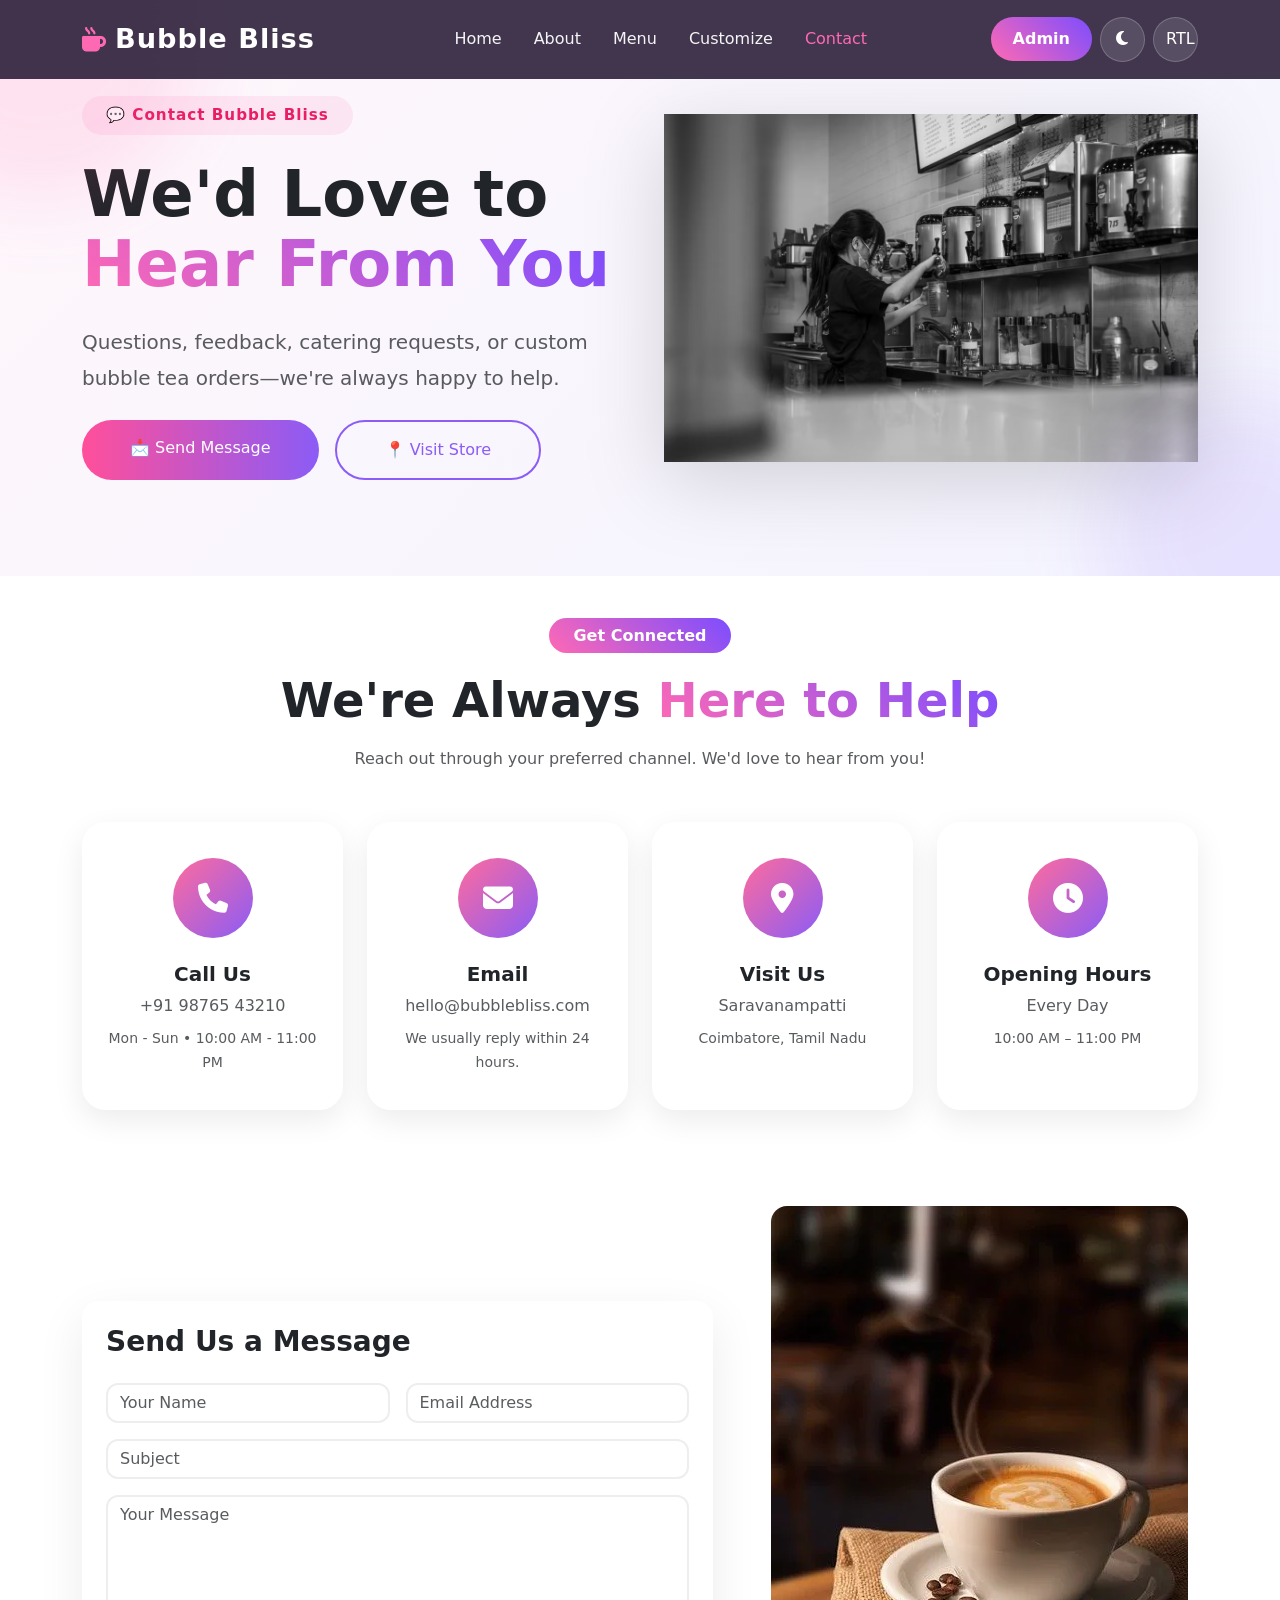
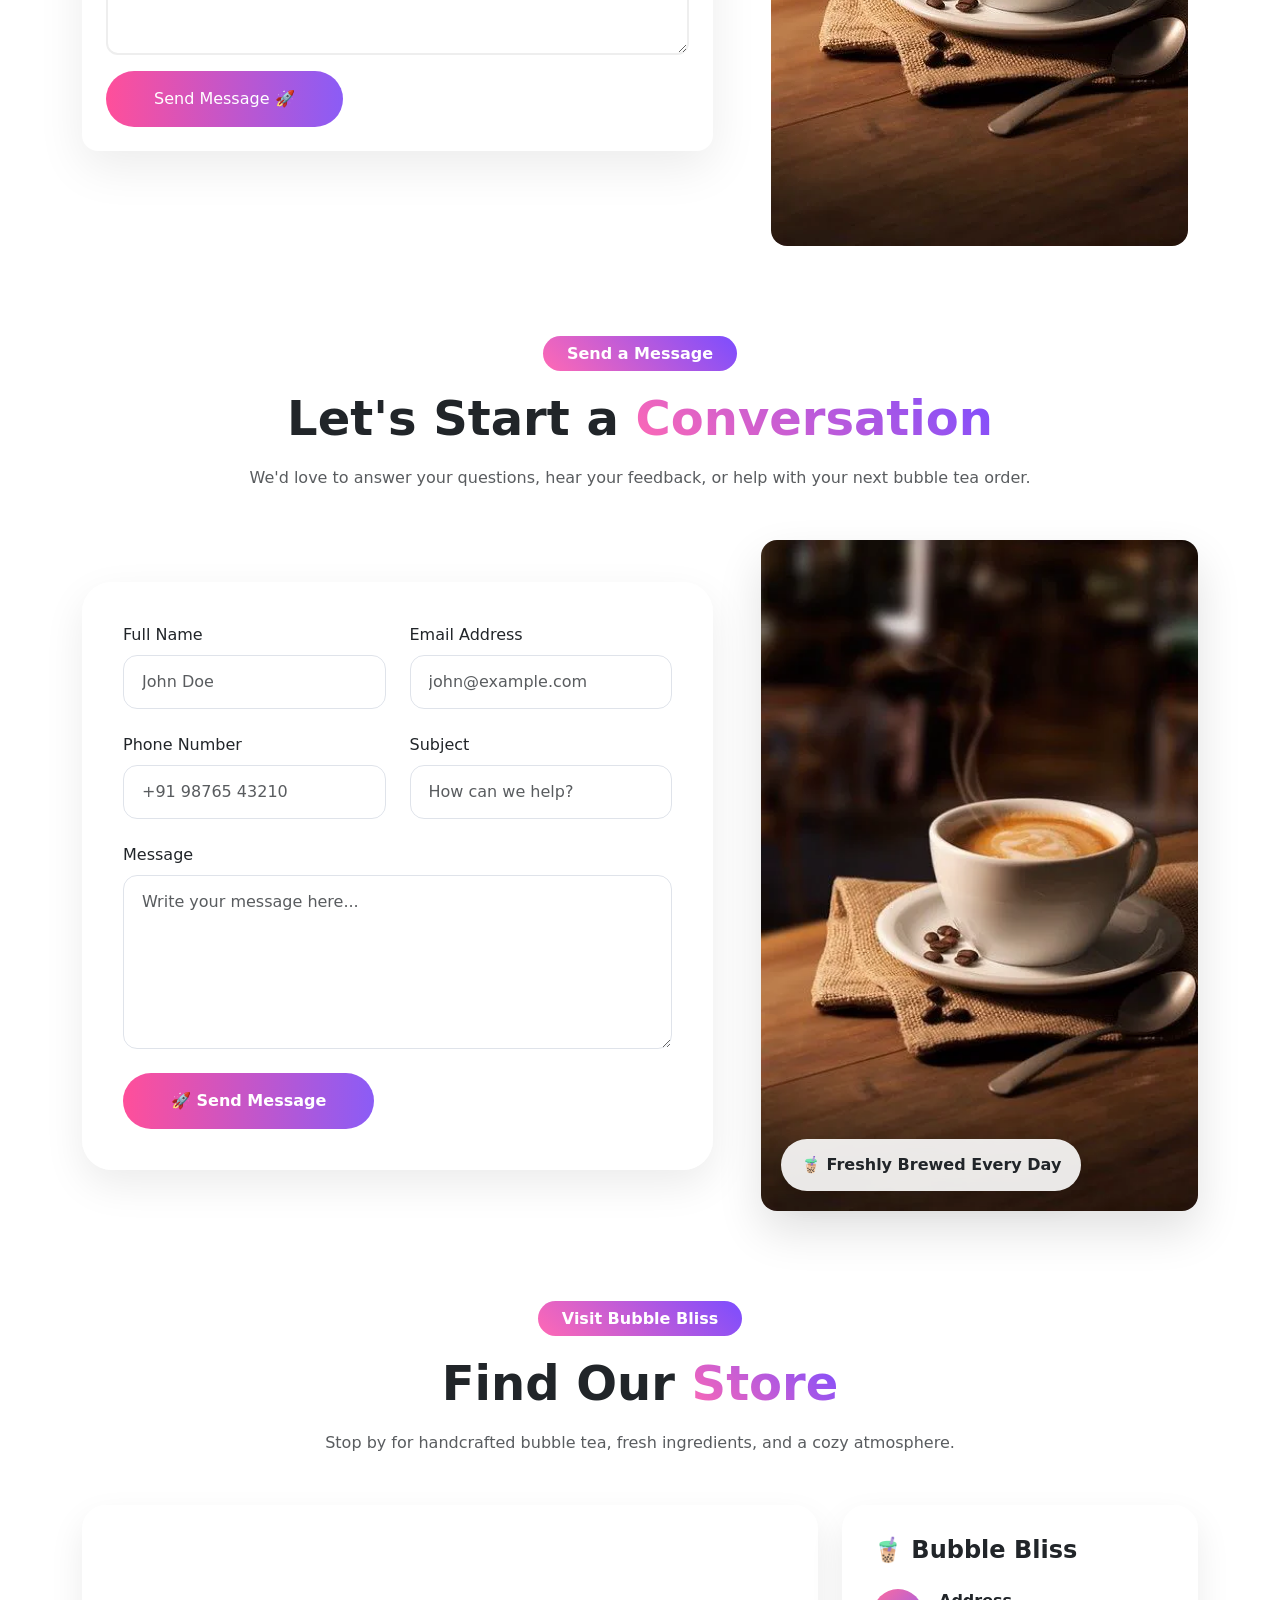
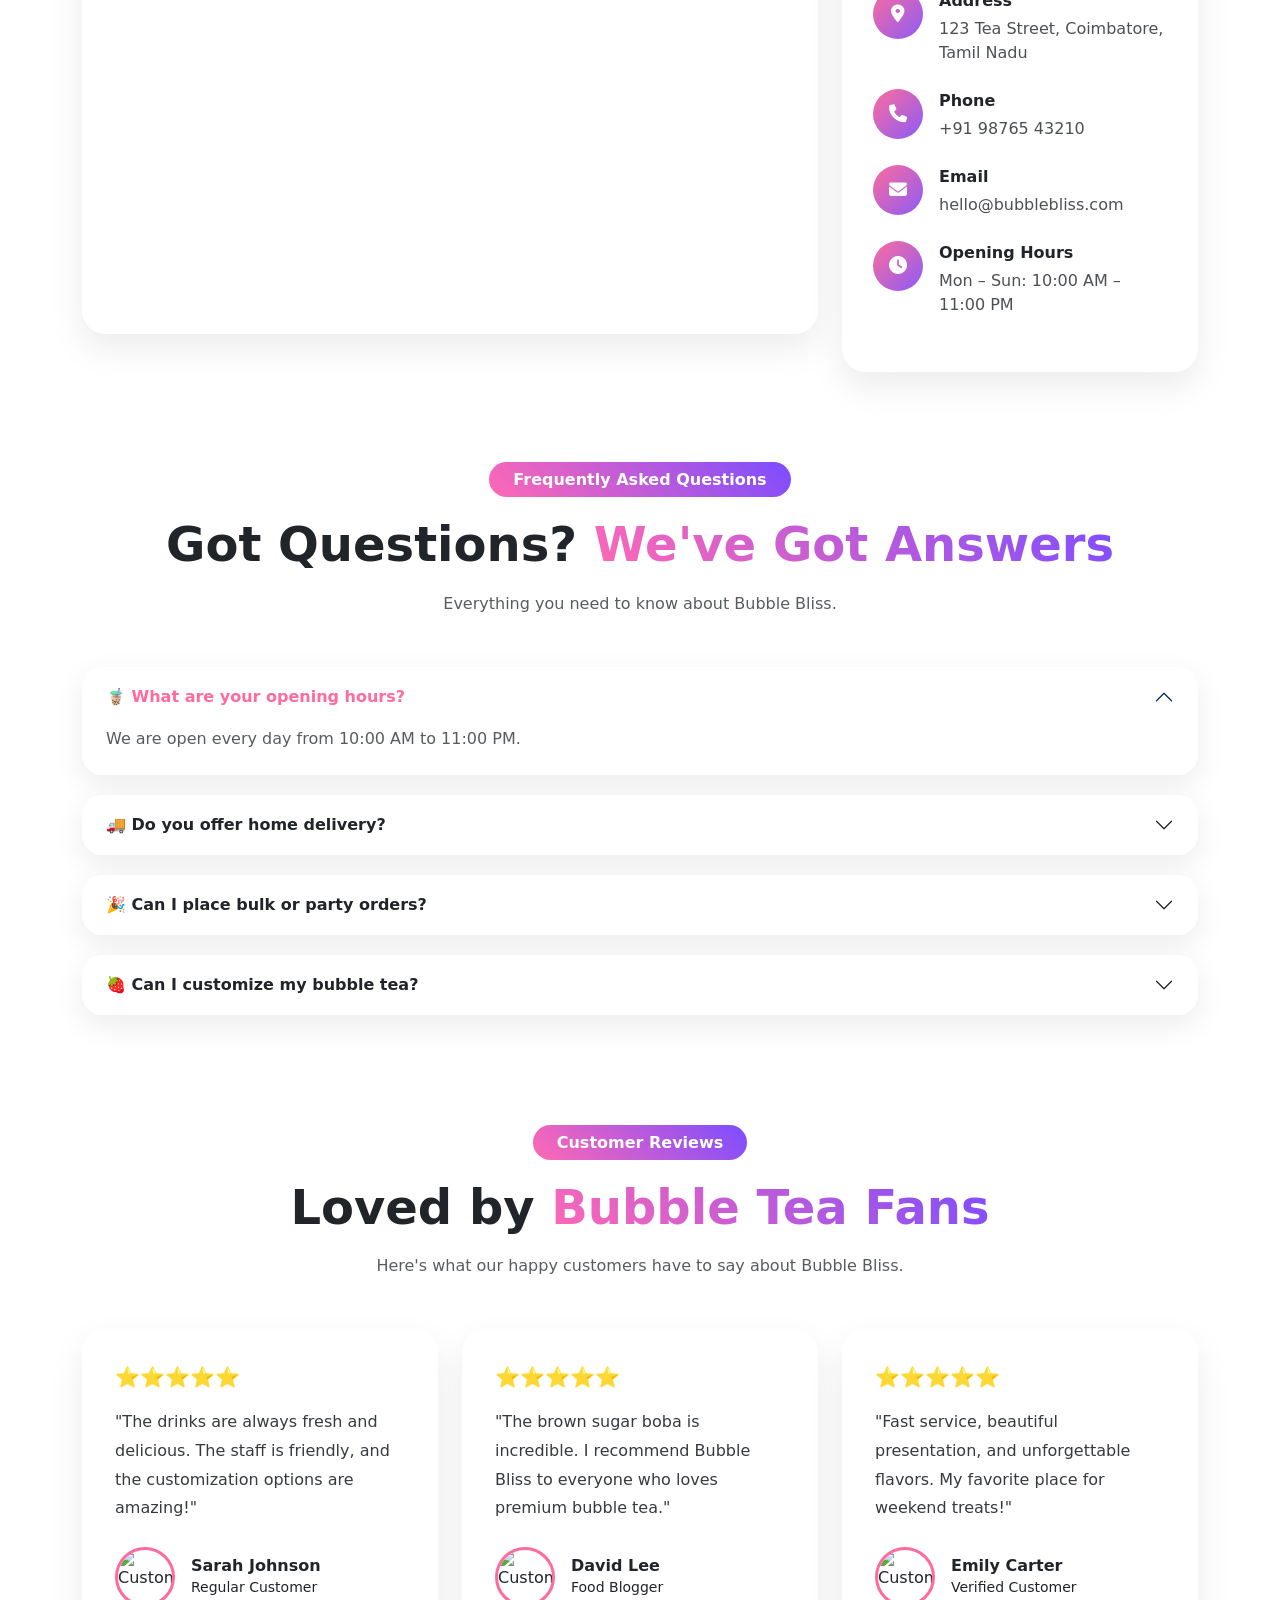
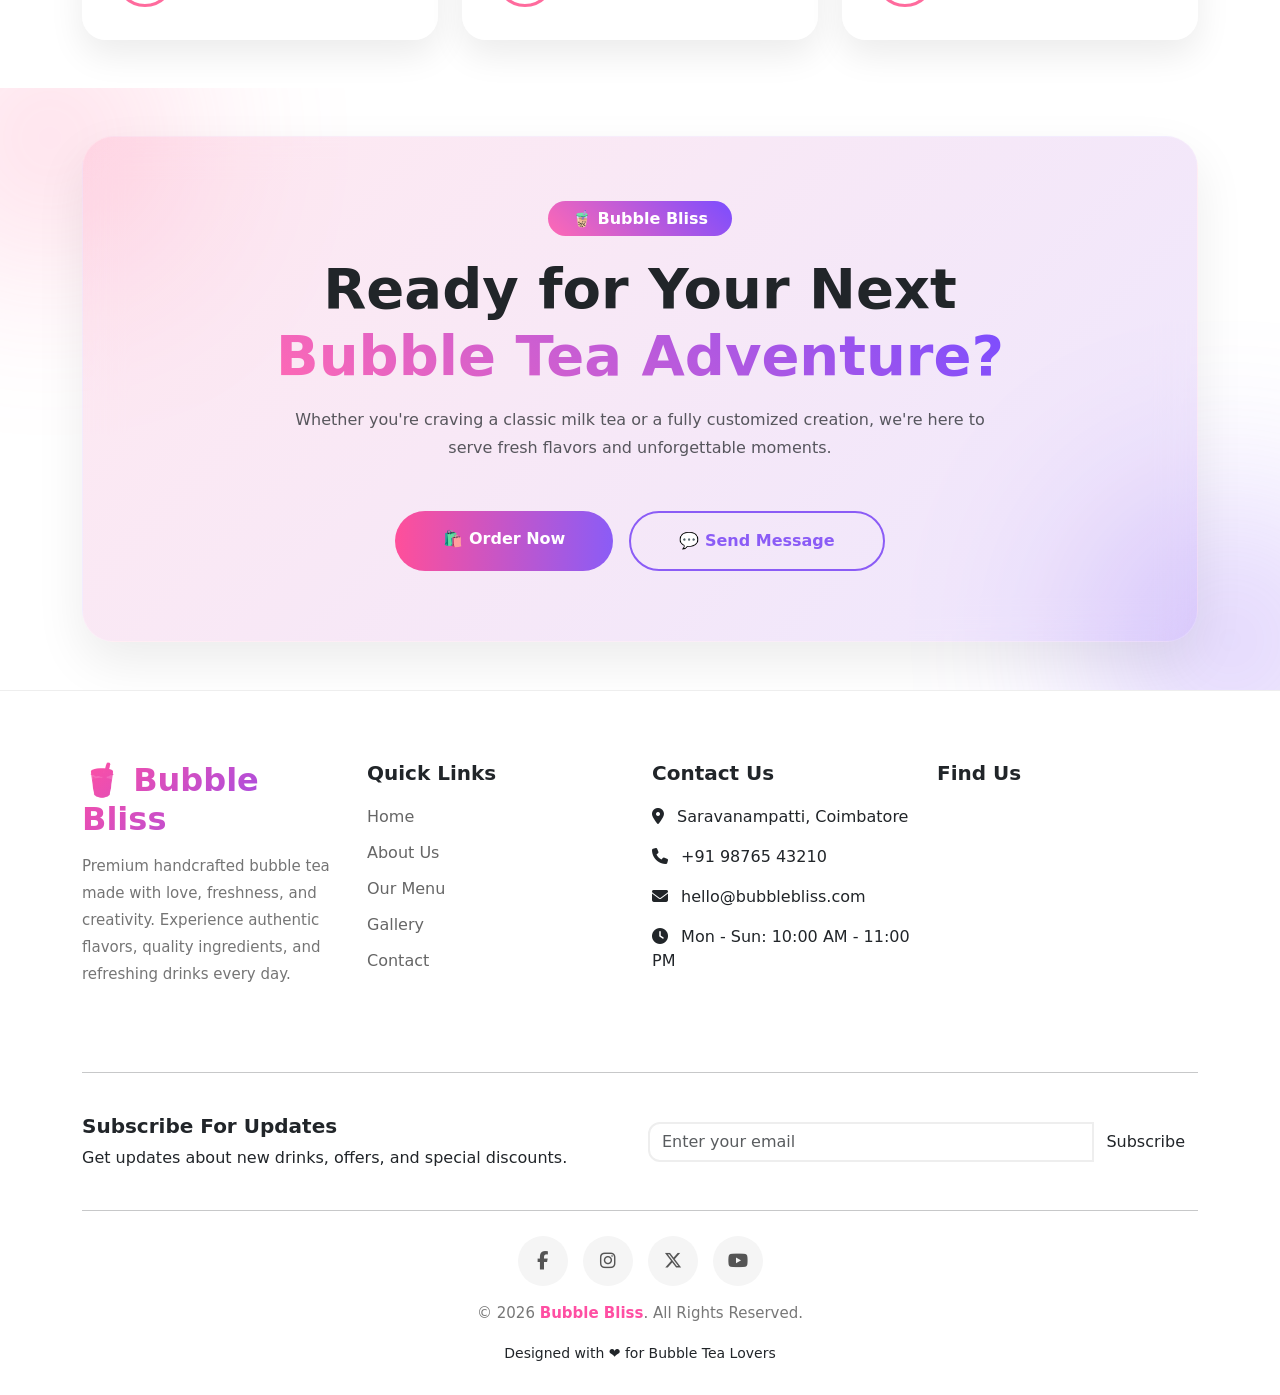
==== commit b5720e74: "updated" ====
--- a/pages/contact.html
+++ b/pages/contact.html
@@ -50,9 +50,17 @@
 /* Gradient text */
 
 .gradient-text{
-    background: linear-gradient(90deg, #ff4f9a, #8b5cf6);
+
+    background: linear-gradient(45deg,#ff69b4,#7c4dff);
+
+    background-clip: text;
     -webkit-background-clip: text;
+
+    color: transparent;
     -webkit-text-fill-color: transparent;
+
+    display: inline-block;
+
 }
 
 /* Paragraph */
@@ -667,11 +675,20 @@
 
 }
         /* Gradient for high-end text feel */
-.gradient-text {
-    background: linear-gradient(90deg, #6e45e2 0%, #88d3ce 100%);
+.gradient-text{
+
+    background: linear-gradient(45deg,#ff69b4,#7c4dff);
+
+    background-clip: text;
     -webkit-background-clip: text;
+
+    color: transparent;
     -webkit-text-fill-color: transparent;
-}
+
+    display: inline-block;
+
+}
+
 
 /* Floating effect for the main image */
 .floating-element {
@@ -719,13 +736,12 @@
                 <!-- Home -->
                 <li class="nav-item ">
 
-                    <a class="nav-link "
-                        href="#"
-                        data-bs-toggle="dropdown">
-
+                    
+                <li class="nav-item">
+                    <a class="nav-link" href="/">
                         Home
-
                     </a>
+                </li>
 
                     
 
@@ -760,7 +776,7 @@
             <!-- Right Side -->
             <div class="navbar-actions d-flex align-items-center gap-2">
 
-                <a href="order.html" class="btn order-btn">
+                <a href="login.html" class="btn order-btn">
                     Admin
                 </a>
 
--- a/assets/css/style.css
+++ b/assets/css/style.css
@@ -83,7 +83,7 @@
 /* ORDER BUTTON */
 
 .order-btn {
-    background: linear-gradient(135deg, #ff69b4, #7c4dff);
+   
     color: white;
     border: none;
     padding: 10px 22px;
